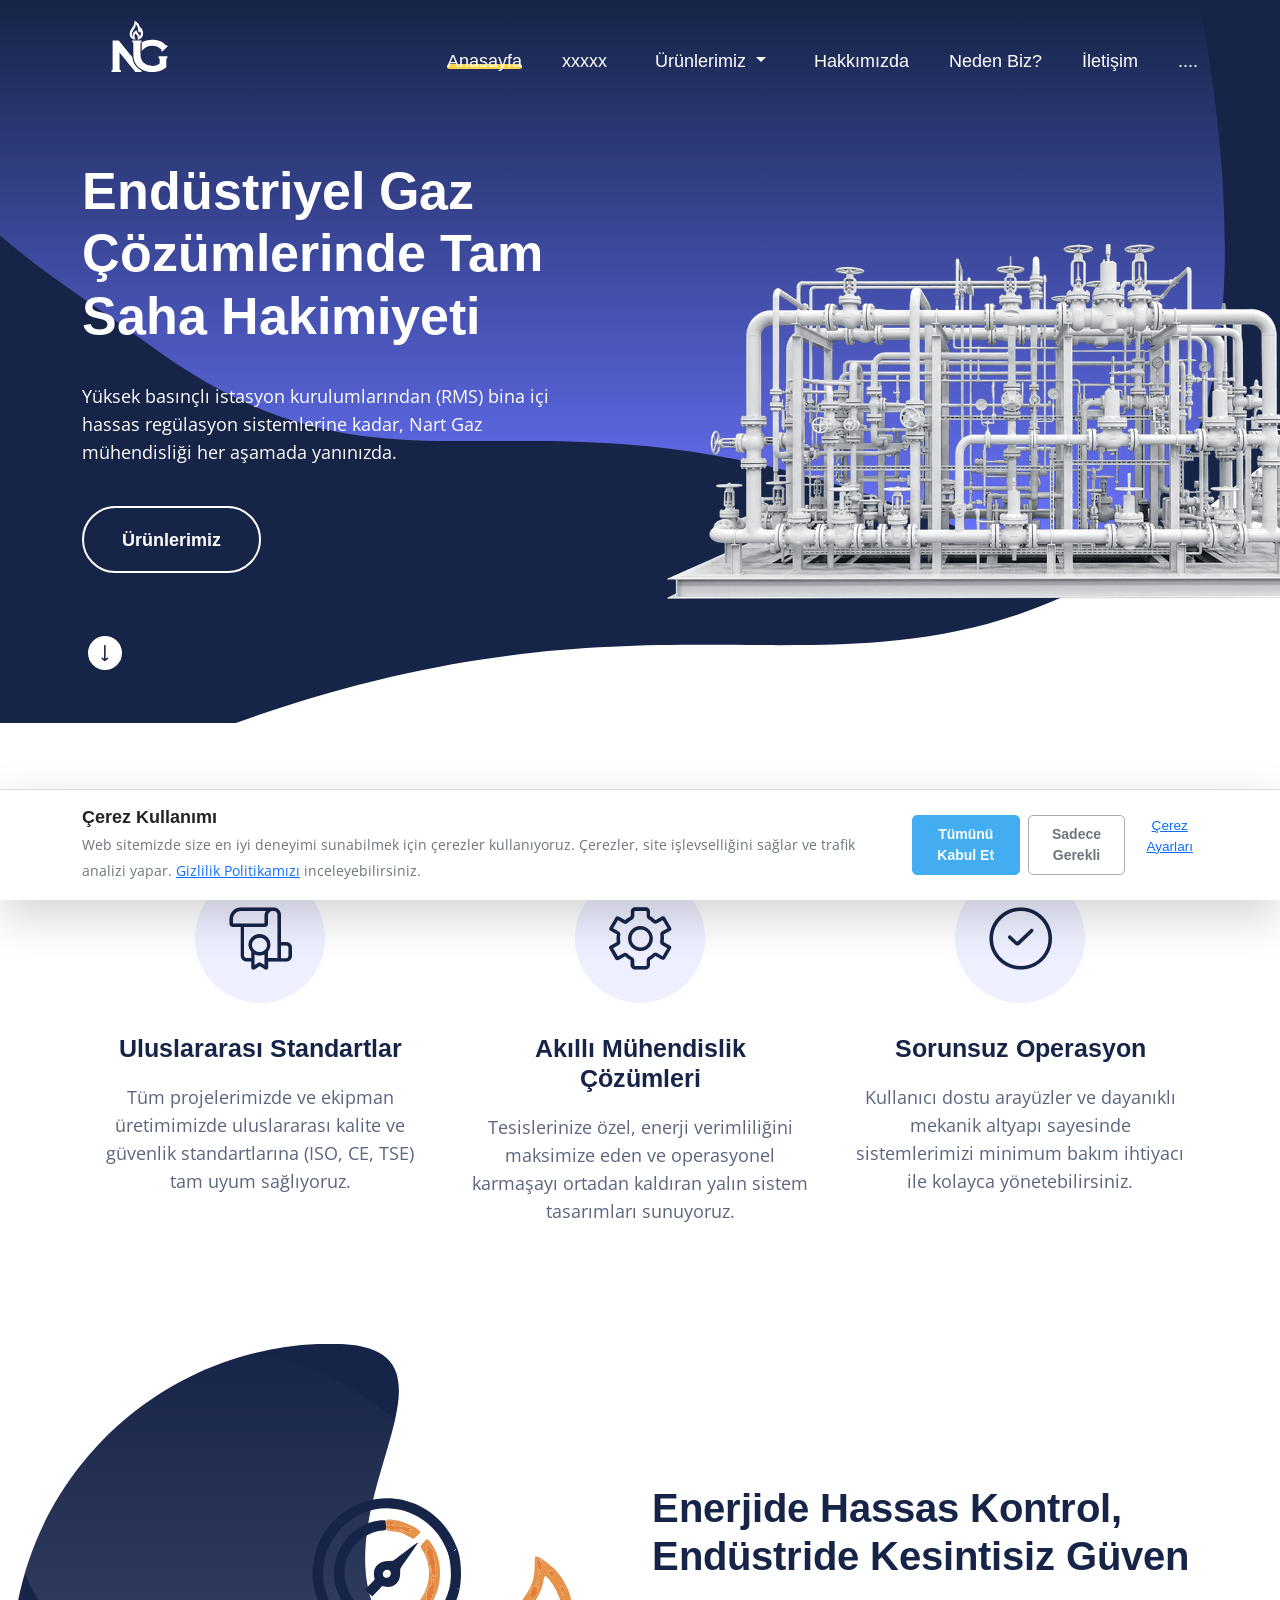
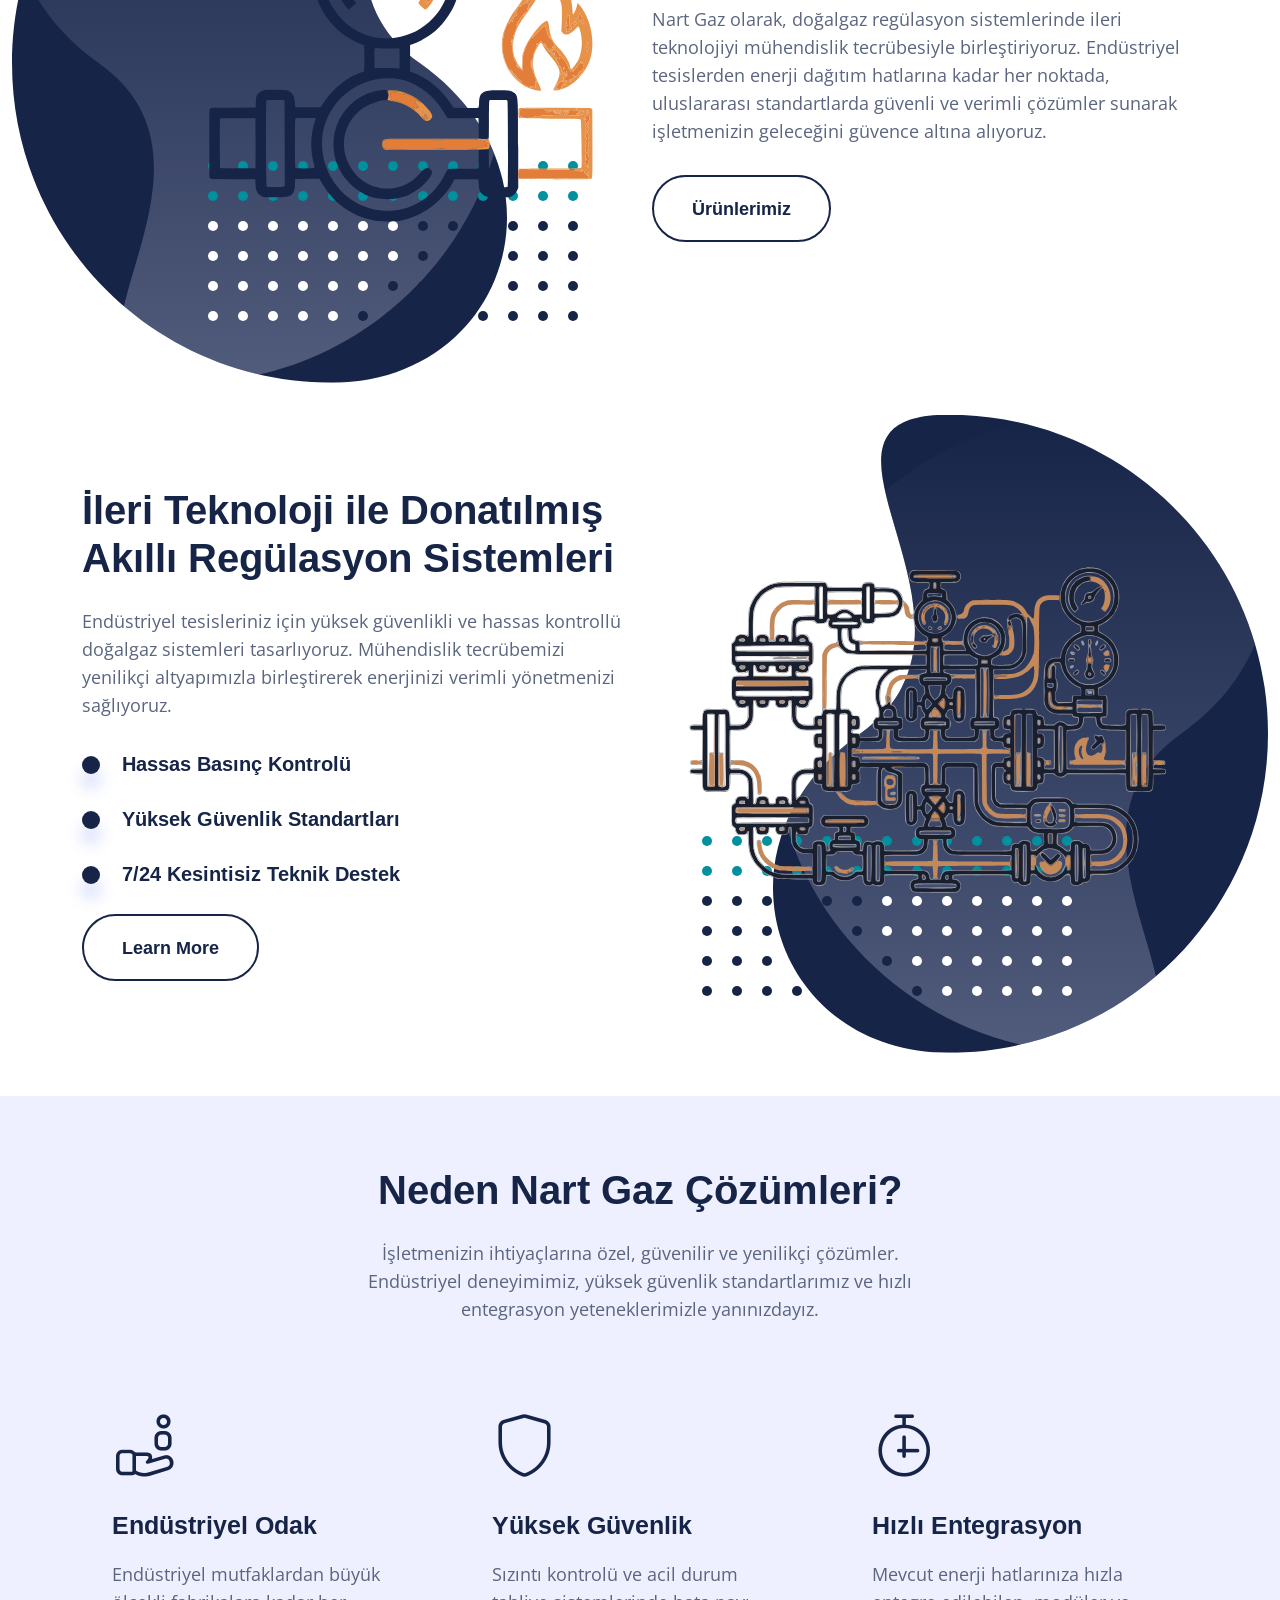
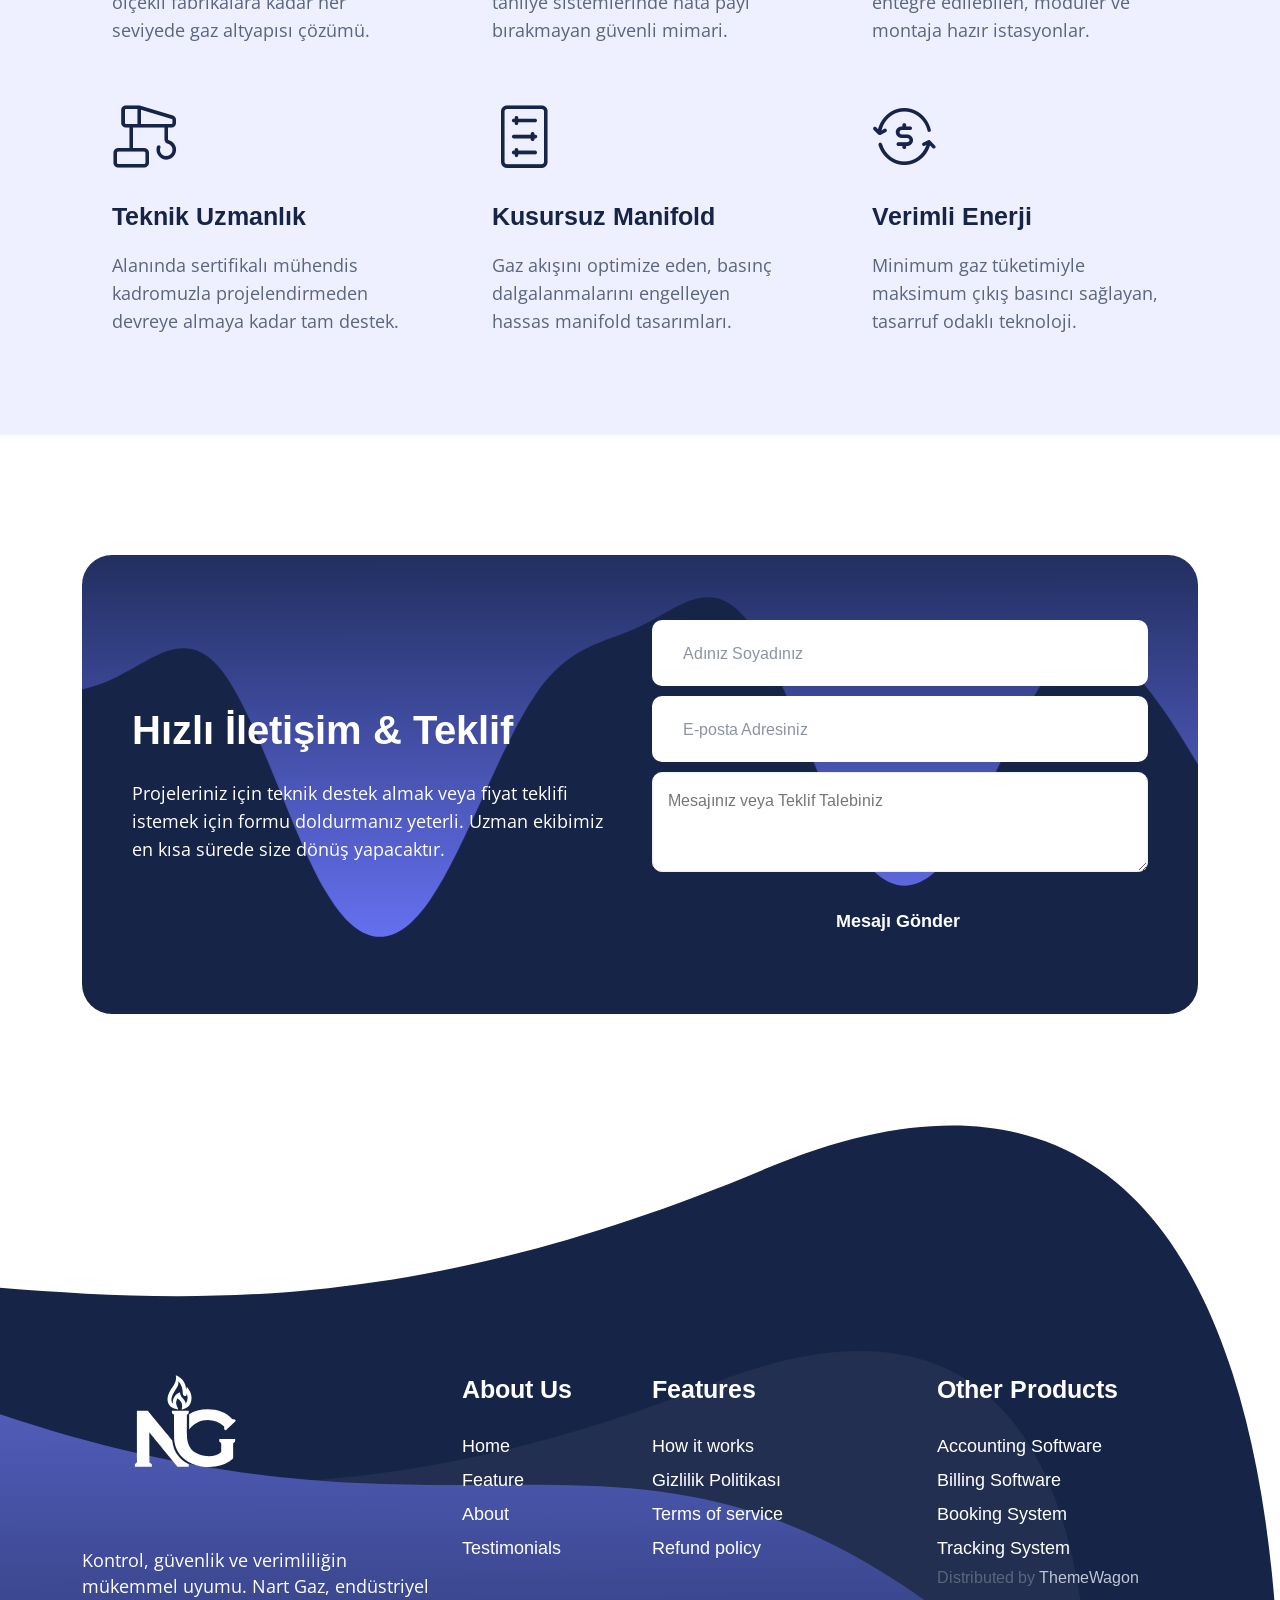
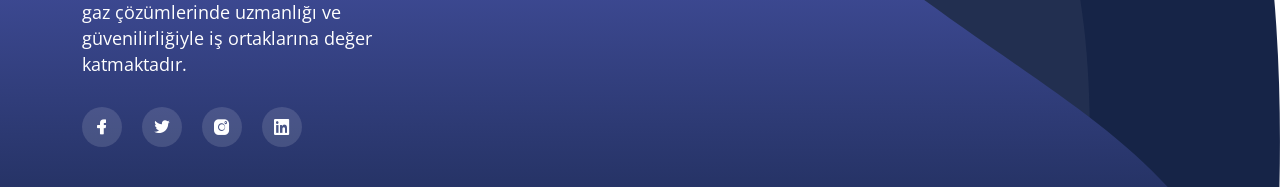
==== index.html @ 08fa98be "first commit" ====
<!DOCTYPE html>
<html class="no-js" lang="">
  <head>
    <meta charset="utf-8" />
    <meta http-equiv="x-ua-compatible" content="ie=edge" />
    <title>SaaSpal - SaaS and Software Landing Page Template</title>
    <meta name="description" content="" />
    <meta name="viewport" content="width=device-width, initial-scale=1" />
    <link
      rel="shortcut icon"
      type="image/x-icon"
      href="assets/img/favicon.png"
    />
    <!-- Place favicon.ico in the root directory -->

    <!-- ======== CSS here ======== -->
    <link rel="stylesheet" href="assets/css/bootstrap.min.css" />
    <link rel="stylesheet" href="assets/css/lineicons.css" />
    <link rel="stylesheet" href="assets/css/animate.css" />
    <link rel="stylesheet" href="assets/css/main.css" />
  </head>
  <body>
    <!--[if lte IE 9]>
      <p class="browserupgrade">
        You are using an <strong>outdated</strong> browser. Please
        <a href="https://browsehappy.com/">upgrade your browser</a> to improve
        your experience and security.
      </p>
    <![endif]-->

    <!-- ======== preloader start ======== -->
    <div class="preloader">
      <div class="loader">
        <div class="spinner">
          <div class="spinner-container">
            <div class="spinner-rotator">
              <div class="spinner-left">
                <div class="spinner-circle"></div>
              </div>
              <div class="spinner-right">
                <div class="spinner-circle"></div>
              </div>
            </div>
          </div>
        </div>
      </div>
    </div>
    <!-- preloader end -->

    <!-- ======== header start ======== -->
    <header class="header">
      <div class="navbar-area">
        <div class="container">
          <div class="row align-items-center">
            <div class="col-lg-12">
              <nav class="navbar navbar-expand-lg">
              <a class="navbar-brand" href="index.html" style="display: flex; align-items: center;">
                <img src="assets/img/logo/nart_beyaz.svg" alt="Nart Gaz Logo" id="main-logo" style="height: 80px; width: auto;" />
                <img src="assets/img/logo/nart-yazi.svg" class="scroll-only-text" style="height: 60px; width: auto; display: none; margin-left: 10px;" alt="Nart Gaz Yazı">
              </a>
                <button
                  class="navbar-toggler"
                  type="button"
                  data-bs-toggle="collapse"
                  data-bs-target="#navbarSupportedContent"
                  aria-controls="navbarSupportedContent"
                  aria-expanded="false"
                  aria-label="Toggle navigation"
                >
                  <span class="toggler-icon"></span>
                  <span class="toggler-icon"></span>
                  <span class="toggler-icon"></span>
                </button>

                <div
                  class="collapse navbar-collapse sub-menu-bar"
                  id="navbarSupportedContent"
                >
                  <ul id="nav" class="navbar-nav ms-auto">
                    <li class="nav-item">
                      <a class="page-scroll active" href="#home">Anasayfa</a>
                    </li>
                    <li class="nav-item">
                      <a class="page-scroll" href="#features">xxxxx</a>
                    </li>
                    <li class="nav-item dropdown position-static">
                      <a class="nav-link dropdown-toggle" href="javascript:void(0)" id="navbarDropdown" role="button" data-bs-toggle="dropdown" aria-expanded="false">
                        Ürünlerimiz
                      </a>
                      <div class="dropdown-menu megamenu w-100 shadow border-0" style="margin-top: 0; background: #fff; border-radius: 0 0 10px 10px;">
                        <div class="container">
                          <div class="row p-4">
                            <div class="col-lg-3">
                              <h6 class="fw-bold text-dark mb-3"><i class="lni lni-cog" style="margin-right:10px;"></i>Regülatörler</h6>
                              <ul class="list-unstyled">
                                <li><a class="dropdown-item py-2" href="#">Domestik Regülatörler</a></li>
                                <li><a class="dropdown-item py-2" href="#">Endüstriyel Regülatörler</a></li>
                              </ul>
                            </div>
                            <div class="col-lg-3">
                              <h6 class="fw-bold text-dark mb-3"><i class="lni lni-layers" style="margin-right:10px;"></i>Gaz Vanaları</h6>
                              <ul class="list-unstyled">
                                <li><a class="dropdown-item py-2" href="#">Solenoid Vanalar</a></li>
                                <li><a class="dropdown-item py-2" href="#">Emniyet Vanaları</a></li>
                              </ul>
                            </div>
                            <div class="col-lg-3">
                              <h6 class="fw-bold text-dark mb-3"><i class="lni lni-target" style="margin-right:10px;"></i>Ekipmanlar</h6>
                              <ul class="list-unstyled">
                                <li><a class="dropdown-item py-2" href="#">Gaz Sayaçları</a></li>
                                <li><a class="dropdown-item py-2" href="#">Filtreler</a></li>
                              </ul>
                            </div>
                            <div class="col-lg-3 text-center">
                              <div class="p-3 rounded" style="background: #f8f9fa;">
                                <i class="lni lni-package" style="font-size: 40px; color: #002e5b;"></i>
                                <p class="small mt-2 text-dark">Ürün kataloğumuzu dijital olarak inceleyebilirsiniz.</p>
                                <a href="#" class="btn btn-sm text-white" style="background: #002e5b; border-radius: 5px;">Kataloğu İndir</a>
                              </div>
                            </div>
                          </div>
                        </div>
                      </div>
                    </li>
                    <li class="nav-item">
                      <a class="page-scroll" href="#about">Hakkımızda</a>
                    </li>

                    <li class="nav-item">
                      <a class="page-scroll" href="#why">Neden Biz?</a>
                    </li>
                    <li class="nav-item">
                      <a href="javascript:void(0)">İletişim</a>
                    </li>
                    <li class="nav-item">
                      <a href="javascript:void(0)">....</a>
                    </li>
                  </ul>
                </div>
                <!-- navbar collapse -->
              </nav>
              <!-- navbar -->
            </div>
          </div>
          <!-- row -->
        </div>
        <!-- container -->
      </div>
      <!-- navbar area -->
    </header>
    <!-- ======== header end ======== -->

    <!-- ======== hero-section start ======== -->
    <section id="home" class="hero-section">
      <div class="container">
        <div class="row align-items-center position-relative">
          <div class="col-lg-6">
            <div class="hero-content">
              <h1 class="wow fadeInUp" data-wow-delay=".4s">
                Endüstriyel Gaz Çözümlerinde Tam Saha Hakimiyeti
              </h1>
              <p class="wow fadeInUp" data-wow-delay=".6s">
                Yüksek basınçlı istasyon kurulumlarından (RMS) bina içi hassas regülasyon sistemlerine kadar, Nart Gaz mühendisliği her aşamada yanınızda.
              </p>
              <a
                href="javascript:void(0)"
                class="main-btn border-btn btn-hover wow fadeInUp"
                data-wow-delay=".6s"
                >Ürünlerimiz</a
              >
              <a href="#features" class="scroll-bottom">
                <i class="lni lni-arrow-down"></i
              ></a>
            </div>
          </div>
          <div class="col-lg-6">
            <div class="hero-img wow fadeInUp" data-wow-delay=".5s">
              <!--<img src="assets/img/hero/hero-img.png" alt="" />-->
              <img src="assets/img/hero/station1.png" alt="Nartgaz doğalgaz istasyonları" />
            </div>
          </div>
        </div>
      </div>
    </section>
    <!-- ======== hero-section end ======== -->

    <!-- ======== feature-section start ======== -->
    <section id="features" class="feature-section pt-120">
      <div class="container">
        <div class="row justify-content-center">
          <div class="col-lg-4 col-md-8 col-sm-10">
            <div class="single-feature">
              <div class="icon">
                <i class="lni lni-certificate"></i>
              </div>
              <div class="content">
                <h3>Uluslararası Standartlar</h3>
                <p>
                  Tüm projelerimizde ve ekipman üretimimizde uluslararası kalite ve güvenlik standartlarına (ISO, CE, TSE) tam uyum sağlıyoruz.
                </p>
              </div>
            </div>
          </div>
          <div class="col-lg-4 col-md-8 col-sm-10">
            <div class="single-feature">
              <div class="icon">
                <i class="lni lni-cog"></i>
              </div>
              <div class="content">
                <h3>Akıllı Mühendislik Çözümleri</h3>
                <p>
                  Tesislerinize özel, enerji verimliliğini maksimize eden ve operasyonel karmaşayı ortadan kaldıran yalın sistem tasarımları sunuyoruz.
                </p>
              </div>
            </div>
          </div>
          <div class="col-lg-4 col-md-8 col-sm-10">
            <div class="single-feature">
              <div class="icon">
                <i class="lni lni-checkmark-circle"></i>
              </div>
              <div class="content">
                <h3>Sorunsuz Operasyon</h3>
                <p>
                  Kullanıcı dostu arayüzler ve dayanıklı mekanik altyapı sayesinde sistemlerimizi minimum bakım ihtiyacı ile kolayca yönetebilirsiniz.
                </p>
              </div>
            </div>
          </div>
        </div>
      </div>
    </section>
    <!-- ======== feature-section end ======== -->

    <!-- ======== about-section start ======== -->
    <section id="about" class="about-section pt-150">
      <div class="container">
        <div class="row align-items-center">
          <div class="col-xl-6 col-lg-6">
            <div class="about-img">
              <!--<img src="assets/img/about/about-1.png" alt="" class="w-100" />-->
              <img src="assets/img/about/about-1.svg" alt="Nart Gaz İstasyon Çözümleri" class="w-100" />
              <img
                src="assets/img/about/about-left-shape.svg"
                alt=""
                class="shape shape-1"
              />
              <img
                src="assets/img/about/left-dots.svg"
                alt=""
                class="shape shape-2"
              />
            </div>
          </div>
          <div class="col-xl-6 col-lg-6">
            <div class="about-content">
              <div class="section-title mb-30">
                <h2 class="mb-25 wow fadeInUp" data-wow-delay=".2s">
                  Enerjide Hassas Kontrol, Endüstride Kesintisiz Güven
                </h2>
                <p class="wow fadeInUp" data-wow-delay=".4s">
                  Nart Gaz olarak, doğalgaz regülasyon sistemlerinde ileri teknolojiyi mühendislik
                  tecrübesiyle birleştiriyoruz. Endüstriyel tesislerden enerji dağıtım hatlarına kadar
                  her noktada, uluslararası standartlarda güvenli ve verimli çözümler sunarak işletmenizin
                  geleceğini güvence altına alıyoruz.
                </p>
              </div>
              <a
                href="javascript:void(0)"
                class="main-btn btn-hover border-btn wow fadeInUp"
                data-wow-delay=".6s"
                >Ürünlerimiz</a
              >
            </div>
          </div>
        </div>
      </div>
    </section>
    <!-- ======== about-section end ======== -->

    <!-- ======== about2-section start ======== -->
    <section id="about" class="about-section pt-150">
      <div class="container">
        <div class="row align-items-center">
          <div class="col-xl-6 col-lg-6">
            <div class="about-content">
              <div class="section-title mb-30">
                <h2 class="mb-25 wow fadeInUp" data-wow-delay=".2s">
                  İleri Teknoloji ile Donatılmış Akıllı Regülasyon Sistemleri
                </h2>
                <p class="wow fadeInUp" data-wow-delay=".4s">
                  Endüstriyel tesisleriniz için yüksek güvenlikli ve hassas kontrollü doğalgaz sistemleri
                  tasarlıyoruz. Mühendislik tecrübemizi yenilikçi altyapımızla birleştirerek enerjinizi verimli yönetmenizi sağlıyoruz.
                </p>
              </div>
              <ul>
                <li>Hassas Basınç Kontrolü</li>
                <li>Yüksek Güvenlik Standartları</li>
                <li>7/24 Kesintisiz Teknik Destek</li>
              </ul>
              <a
                href="javascript:void(0)"
                class="main-btn btn-hover border-btn wow fadeInUp"
                data-wow-delay=".6s"
                >Learn More</a
              >
            </div>
          </div>
          <div class="col-xl-6 col-lg-6 order-first order-lg-last">
            <div class="about-img-2">
              <!--<img src="assets/img/about/about-2.png" alt="" class="w-100" />-->
              <img src="assets/img/about/about-2.svg" alt="Nart Gaz Altyapı Projeleri" class="w-100" />
              <img
                src="assets/img/about/about-right-shape.svg"
                alt=""
                class="shape shape-1"
              />
              <img
                src="assets/img/about/right-dots.svg"
                alt=""
                class="shape shape-2"
              />
            </div>
          </div>
        </div>
      </div>
    </section>
    <!-- ======== about2-section end ======== -->

    <!-- ======== feature-section start ======== -->
    <section id="why" class="feature-extended-section pt-100">
      <div class="feature-extended-wrapper">
        <div class="container">
          <div class="row justify-content-center">
            <div class="col-xxl-5 col-xl-6 col-lg-8 col-md-9">
              <div class="section-title text-center mb-60">
                <h2 class="mb-25 wow fadeInUp" data-wow-delay=".2s">
                  Neden Nart Gaz Çözümleri?
                </h2>
                <p class="wow fadeInUp" data-wow-delay=".4s">
                  İşletmenizin ihtiyaçlarına özel, güvenilir ve yenilikçi çözümler. Endüstriyel deneyimimiz, yüksek güvenlik standartlarımız ve hızlı entegrasyon yeteneklerimizle yanınızdayız.
                </p>
              </div>
            </div>
          </div>

          <div class="row">
            <div class="col-lg-4 col-md-6">
              <div class="single-feature-extended">
                <div class="icon">
                  <i class="lni lni-customer"></i>
                </div>
                <div class="content">
                  <h3>Endüstriyel Odak</h3>
                  <p>
                    Endüstriyel mutfaklardan büyük ölçekli fabrikalara kadar her seviyede gaz altyapısı çözümü.
                  </p>
                </div>
              </div>
            </div>
            <div class="col-lg-4 col-md-6">
              <div class="single-feature-extended">
                <div class="icon">
                  <i class="lni lni-shield"></i>
                </div>
                <div class="content">
                  <h3>Yüksek Güvenlik</h3>
                  <p>
                    Sızıntı kontrolü ve acil durum tahliye sistemlerinde hata payı bırakmayan güvenli mimari.
                  </p>
                </div>
              </div>
            </div>
            <div class="col-lg-4 col-md-6">
              <div class="single-feature-extended">
                <div class="icon">
                  <i class="lni lni-timer"></i>
                </div>
                <div class="content">
                  <h3>Hızlı Entegrasyon</h3>
                  <p>
                    Mevcut enerji hatlarınıza hızla entegre edilebilen, modüler ve montaja hazır istasyonlar.
                  </p>
                </div>
              </div>
            </div>
            <div class="col-lg-4 col-md-6">
              <div class="single-feature-extended">
                <div class="icon">
                  <i class="lni lni-construction"></i>
                </div>
                <div class="content">
                  <h3>Teknik Uzmanlık</h3>
                  <p>
                    Alanında sertifikalı mühendis kadromuzla projelendirmeden devreye almaya kadar tam destek.
                  </p>
                </div>
              </div>
            </div>
            <div class="col-lg-4 col-md-6">
              <div class="single-feature-extended">
                <div class="icon">
                  <i class="lni lni-control-panel"></i>
                </div>
                <div class="content">
                  <h3>Kusursuz Manifold</h3>
                  <p>
                    Gaz akışını optimize eden, basınç dalgalanmalarını engelleyen hassas manifold tasarımları.
                  </p>
                </div>
              </div>
            </div>
            <div class="col-lg-4 col-md-6">
              <div class="single-feature-extended">
                <div class="icon">
                  <i class="lni lni-investment"></i>
                </div>
                <div class="content">
                  <h3>Verimli Enerji</h3>
                  <p>
                    Minimum gaz tüketimiyle maksimum çıkış basıncı sağlayan, tasarruf odaklı teknoloji.
                  </p>
                </div>
              </div>
            </div>
          </div>
        </div>
      </div>
    </section>
    <!-- ======== feature-section end ======== -->

    <!-- ======== subscribe-section start ======== -->
    <section id="contact" class="subscribe-section pt-120">
      <div class="container">
        <div class="subscribe-wrapper img-bg">
          <div class="row align-items-center">

            <div class="col-xl-6 col-lg-7">
              <div class="section-title mb-15">
                <h2 class="text-white mb-25">Hızlı İletişim & Teklif</h2>
                <p class="text-white pr-5">
                  Projeleriniz için teknik destek almak veya fiyat teklifi istemek için formu doldurmanız yeterli. Uzman ekibimiz en kısa sürede size dönüş yapacaktır.
                </p>
              </div>
            </div>

            <div class="col-xl-6 col-lg-5">
              <form id="nartForm" action="https://formspree.io/f/xlgwkvaz" method="POST" class="subscribe-form">

                <input
                  type="text"
                  name="name"
                  placeholder="Adınız Soyadınız"
                  required
                  style="margin-bottom: 10px; border-radius: 10px;"
                />

                <input
                  type="email"
                  name="email"
                  id="subs-email"
                  placeholder="E-posta Adresiniz"
                  required
                  style="margin-bottom: 10px; border-radius: 10px;"
                />

                <textarea
                  name="message"
                  placeholder="Mesajınız veya Teklif Talebiniz"
                  required
                  style="width: 100%; padding: 15px; border-radius: 10px; border: 1px solid #eee; margin-bottom: 15px; height: 100px; outline: none; display: block;"></textarea>

                <button type="button"
                        onclick="document.getElementById('nartForm').submit();"
                        class="main-btn btn-hover"
                        style="width: 100%; border: none; display: block; position: relative; z-index: 1;">
                  Mesajı Gönder
                </button>
              </form>
            </div>

          </div>
        </div>
      </div>
    </section>
    <!-- ======== subscribe-section end ======== -->

    <!-- ======== footer start ======== -->
    <footer class="footer">
      <div class="container">
        <div class="widget-wrapper">
          <div class="row">
            <div class="col-xl-4 col-lg-4 col-md-6">
              <div class="footer-widget">
                <div class="logo mb-30">
                  <a href="index.html">
                    <img src="assets/img/logo/nart_beyaz.svg" alt="" />
                  </a>
                </div>
                <p class="desc mb-30 text-white">
                  Kontrol, güvenlik ve verimliliğin mükemmel uyumu. Nart Gaz, endüstriyel gaz çözümlerinde uzmanlığı ve güvenilirliğiyle iş ortaklarına değer katmaktadır.
                </p>
                <ul class="socials">
                  <li>
                    <a href="jvascript:void(0)">
                      <i class="lni lni-facebook-filled"></i>
                    </a>
                  </li>
                  <li>
                    <a href="jvascript:void(0)">
                      <i class="lni lni-twitter-filled"></i>
                    </a>
                  </li>
                  <li>
                    <a href="jvascript:void(0)">
                      <i class="lni lni-instagram-filled"></i>
                    </a>
                  </li>
                  <li>
                    <a href="https://www.linkedin.com/company/n-a-r-t-gaz-ltd-şti̇/">
                      <i class="lni lni-linkedin-original"></i>
                    </a>
                  </li>
                </ul>
              </div>
            </div>

            <div class="col-xl-2 col-lg-2 col-md-6">
              <div class="footer-widget">
                <h3>About Us</h3>
                <ul class="links">
                  <li><a href="javascript:void(0)">Home</a></li>
                  <li><a href="javascript:void(0)">Feature</a></li>
                  <li><a href="javascript:void(0)">About</a></li>
                  <li><a href="javascript:void(0)">Testimonials</a></li>
                </ul>
              </div>
            </div>

            <div class="col-xl-3 col-lg-3 col-md-6">
              <div class="footer-widget">
                <h3>Features</h3>
                <ul class="links">
                  <li><a href="javascript:void(0)">How it works</a></li>
                  <li><a href="privacy.html">Gizlilik Politikası</a></li>
                  <li><a href="javascript:void(0)">Terms of service</a></li>
                  <li><a href="javascript:void(0)">Refund policy</a></li>
                </ul>
              </div>
            </div>

            <div class="col-xl-3 col-lg-3 col-md-6">
              <div class="footer-widget">
                <h3>Other Products</h3>
                <ul class="links">
                  <li><a href="jvascript:void(0)">Accounting Software</a></li>
                  <li><a href="jvascript:void(0)">Billing Software</a></li>
                  <li><a href="jvascript:void(0)">Booking System</a></li>
                  <li><a href="jvascript:void(0)">Tracking System</a></li>
                </ul>
                Distributed by <a href="https://themewagon.com" target="_blank" style="color: #bfc7d7">ThemeWagon</a>
              </div>

            </div>
          </div>
        </div>
      </div>
    </footer>
    <!-- ======== footer end ======== -->

    <!-- ======== scroll-top ======== -->
    <a href="#" class="scroll-top btn-hover">
      <i class="lni lni-chevron-up"></i>
    </a>
    <!-- ======== çerez ======== -->
    <div id="çerez-uyarisi-banner" class="container-fluid py-3 shadow-lg" style="display: none; position: fixed; bottom: 0; left: 0; right: 0; background-color: white; border-top: 1px solid #ddd; z-index: 10000; font-family: sans-serif;">
        <div class="container d-flex flex-column flex-md-row align-items-center justify-content-between text-center text-md-start">
            <div class="mb-3 mb-md-0 pe-md-4">
                <h5 class="mb-1 text-dark" style="font-weight: 700;">Çerez Kullanımı</h5>
                <p class="mb-0 text-muted" style="font-size: 0.9rem;">
                    Web sitemizde size en iyi deneyimi sunabilmek için çerezler kullanıyoruz. Çerezler, site işlevselliğini sağlar ve trafik analizi yapar.
                    <a href="privacy.html" class="text-primary text-decoration-underline">Gizlilik Politikamızı</a> inceleyebilirsiniz.
                </p>
            </div>
            <div class="d-flex flex-column flex-md-row gap-2 mt-2 mt-md-0">
                <button onclick="acceptAllCookiesShort()" class="btn btn-sm btn-primary px-3 py-2 text-white" style="background-color: #42adf0; border-color: #42adf0; font-weight: 600; border-radius: 5px;">Tümünü Kabul Et</button>
                <button onclick="acceptNecessaryCookiesShort()" class="btn btn-sm btn-outline-secondary px-3 py-2 text-muted" style="background-color: transparent; border-color: #aaa; color: #666; font-weight: 600; border-radius: 5px;">Sadece Gerekli</button>
                <a href="#" onclick="toggleCookieModal()" class="btn btn-sm btn-link text-primary text-decoration-underline p-0 ms-0 ms-md-2" style="font-size: 0.85rem;">Çerez Ayarları</a>
            </div>
        </div>
    </div>

    <div class="modal fade" id="çerezAyarlariModal" tabindex="-1" aria-labelledby="çerezAyarlariModalLabel" aria-hidden="true" style="font-family: sans-serif; z-index: 10001;">
      <div class="modal-dialog modal-dialog-centered modal-lg">
        <div class="modal-content shadow-lg" style="border-radius: 10px;">
          <div class="modal-header border-0 pe-3 pt-3">
            <h4 class="modal-title" id="çerezAyarlariModalLabel" style="font-weight: 700; color: #333;">Çerez Ayarları</h4>
            <button type="button" class="btn-close" onclick="toggleCookieModal()" aria-label="Kapat"></button>
          </div>
          <div class="modal-body p-4 pt-0">
            <p class="text-muted mb-4" style="font-size: 0.95rem;">Tercihlerinizi aşağıdan özelleştirebilirsiniz. Gerekli çerezler, sitenin temel işlevselliği için zorunludur ve devre dışı bırakılamaz. Diğer çerezler için rızanızı verebilir veya reddedebilirsiniz.</p>

            <div class="card mb-3 shadow-sm border-secondary">
              <div class="card-body d-flex align-items-center justify-content-between p-3">
                <div>
                  <h6 class="mb-1" style="font-weight: 600; color: #444;">Gerekli Çerezler</h6>
                  <p class="mb-0 text-muted" style="font-size: 0.85rem;">Bu çerezler web sitesinin temel işlevselliği için gereklidir ve devre dışı bırakılamaz.</p>
                </div>
                <div class="form-check form-switch p-0">
                  <input class="form-check-input ms-0" type="checkbox" id="checkGerekli" style="transform: scale(1.5);" checked disabled>
                </div>
              </div>
            </div>

            <div class="card mb-3 shadow-sm">
              <div class="card-body d-flex align-items-center justify-content-between p-3">
                <div>
                  <h6 class="mb-1" style="font-weight: 600; color: #444;">Analitik Çerezler</h6>
                  <p class="mb-0 text-muted" style="font-size: 0.85rem;">Bu çerezler web sitesinin nasıl kullanıldığını anlamamıza yardımcı olur.</p>
                </div>
                <div class="form-check form-switch p-0">
                  <input class="form-check-input ms-0" type="checkbox" id="checkAnalitik" style="transform: scale(1.5);">
                </div>
              </div>
            </div>

            <div class="card mb-3 shadow-sm">
              <div class="card-body d-flex align-items-center justify-content-between p-3">
                <div>
                  <h6 class="mb-1" style="font-weight: 600; color: #444;">Reklam Çerezleri</h6>
                  <p class="mb-0 text-muted" style="font-size: 0.85rem;">Bu çerezler size daha alakalı reklamlar göstermek için kullanılır.</p>
                </div>
                <div class="form-check form-switch p-0">
                  <input class="form-check-input ms-0" type="checkbox" id="checkReklam" style="transform: scale(1.5);">
                </div>
              </div>
            </div>

            <div class="card mb-3 shadow-sm">
              <div class="card-body d-flex align-items-center justify-content-between p-3">
                <div>
                  <h6 class="mb-1" style="font-weight: 600; color: #444;">Pazarlama Çerezleri</h6>
                  <p class="mb-0 text-muted" style="font-size: 0.85rem;">Bu çerezler pazarlama kampanyalarının etkinliğini ölçmek için kullanılır.</p>
                </div>
                <div class="form-check form-switch p-0">
                  <input class="form-check-input ms-0" type="checkbox" id="checkPazarlama" style="transform: scale(1.5);">
                </div>
              </div>
            </div>

          </div>
          <div class="modal-footer border-0 p-4 pt-0 d-flex justify-content-end gap-3">
            <button type="button" class="btn btn-outline-secondary px-4 py-2" onclick="toggleCookieModal()" style="border-radius: 5px; font-weight: 600;">İptal</button>
            <button type="button" class="btn btn-primary px-4 py-2 text-white" onclick="saveCookieSettings()" style="background-color: #42adf0; border-color: #42adf0; border-radius: 5px; font-weight: 600;">Ayarları Kaydet</button>
          </div>
        </div>
      </div>
    </div>

    <!-- ======== JS here ======== -->
    <script src="assets/js/bootstrap.bundle.min.js"></script>
    <script src="assets/js/wow.min.js"></script>
    <script src="assets/js/main.js"></script>

    <script>
      /* Gerçek Çerez Rıza Yönetim Sistemi */

      // Sitenizin çerez ayarlarını saklayacak anahtar
      const COOKIE_CONSENT_KEY = 'çerez_kabul_edildi';

      document.addEventListener('DOMContentLoaded', function() {
          // Sayfa yüklendiğinde rıza durumunu kontrol et
          checkCookieConsent();
      });

      // Modalı Açıp Kapatan İşlev
      function toggleCookieModal() {
          // Bootstrap Modal API'sini kullanarak modalı kontrol et
          let modalElement = document.getElementById('çerezAyarlariModal');
          let modalInstance = bootstrap.Modal.getInstance(modalElement);

          if (!modalInstance) {
              modalInstance = new bootstrap.Modal(modalElement, {
                  backdrop: 'static', // Kullanıcının dışarıya tıklayarak kapatmasını engelle
                  keyboard: false // Kullanıcının ESC ile kapatmasını engelle
              });
          }

          if (modalElement.classList.contains('show')) {
              modalInstance.hide();
          } else {
              // Modal açılırken saklanan rıza durumuna göre anahtarları güncelle
              updateModalSwitchesFromStorage();
              modalInstance.show();
          }
      }

      // 1. Durum Kontrolü
      function checkCookieConsent() {
          // Yerel depolamada rıza anahtarını kontrol et
          let consent = localStorage.getItem(COOKIE_CONSENT_KEY);
          if (!consent) {
              // Anahtar yoksa, banner'ı göster
              document.getElementById('çerez-uyarisi-banner').style.display = 'block';
          } else {
              // Anahtar varsa, scriptleri tercihlere göre yükle
              loadThirdPartyScripts();
          }
      }

      // 2. Banner Buton İşlevleri (Kestirmeler)
      function acceptAllCookiesShort() {
          // Tüm çerez türlerini 'true' olarak kaydet
          setCookieConsentShort({ gerekli: true, analitik: true, reklam: true, pazarlama: true });
      }

      function acceptNecessaryCookiesShort() {
          // Sadece gerekli çerezleri 'true' olarak kaydet
          setCookieConsentShort({ gerekli: true, analitik: false, reklam: false, pazarlama: false });
      }

      function setCookieConsentShort(settings) {
          // JSON formatında sakla ve işlemleri tamamla
          localStorage.setItem(COOKIE_CONSENT_KEY, JSON.stringify(settings));
          document.getElementById('çerez-uyarisi-banner').style.display = 'none';
          loadThirdPartyScripts();
      }

      // 3. Modal İşlevleri (Detaylı Ayar)
      function updateModalSwitchesFromStorage() {
          // Saklanan rıza varsa, modal anahtarlarını güncelle
          let settings = getCookieSettings();
          document.getElementById('checkGerekli').checked = settings.gerekli;
          document.getElementById('checkAnalitik').checked = settings.analitik;
          document.getElementById('checkReklam').checked = settings.reklam;
          document.getElementById('checkPazarlama').checked = settings.pazarlama;
      }

      function saveCookieSettings() {
          // Modal anahtarlarının durumunu oku
          const settings = {
              gerekli: true, // Her zaman true
              analitik: document.getElementById('checkAnalitik').checked,
              reklam: document.getElementById('checkReklam').checked,
              pazarlama: document.getElementById('checkPazarlama').checked
          };

          // JSON formatında sakla ve işlemleri tamamla
          localStorage.setItem(COOKIE_CONSENT_KEY, JSON.stringify(settings));

          // Banner'ı ve Modalı gizle
          document.getElementById('çerez-uyarisi-banner').style.display = 'none';
          toggleCookieModal();

          // Scriptleri tercihlere göre yükle
          loadThirdPartyScripts();
      }

      // Yardımcı İşlev: Saklanan rıza JSON nesnesini döndürür
      function getCookieSettings() {
          let consent = localStorage.getItem(COOKIE_CONSENT_KEY);
          if (consent) {
              try {
                  return JSON.parse(consent);
              } catch (e) {
                  // JSON parse hatası varsa, varsayılan sadece gerekli
                  return { gerekli: true, analitik: false, reklam: false, pazarlama: false };
              }
          }
          // Anahtar yoksa, varsayılan sadece gerekli
          return { gerekli: true, analitik: false, reklam: false, pazarlama: false };
      }

      // *CRITICAL* 4. Scriptleri Yükleme (Gerçek Kontrol Mantığı)
      // Bu işlev, saklanan tercihlere göre scriptleri gerçekten yükler. Reddedilen scriptler yüklenmez.
      function loadThirdPartyScripts() {
          const settings = getCookieSettings();
          console.log("Çerez rıza durumu:", settings);

          // -- A. Gerekli Scriptler --
          // Gerekli çerezler disabled ve true olduğu için her zaman yüklenir.
          // (Örn: Sitenizin temel işleyiş scriptleri)

          // -- B. Analitik Çerezler --
          if (settings.analitik) {
              console.log("Google Analytics scripti yüklendi.");
              loadScript("https://www.googletagmanager.com/gtag/js?id=GA_MEASUREMENT_ID");
              window.dataLayer = window.dataLayer || [];
              function gtag(){dataLayer.push(arguments);}
              gtag('js', new Date());
              gtag('config', 'GA_MEASUREMENT_ID');
          }

          // -- C. Reklam Çerezleri --
          if (settings.reklam) {
              console.log("Reklam scripti yüklendi (Örn: Facebook Pixel).");
              // Facebook Pixel scriptini buraya ekleyin
          }

          // -- D. Pazarlama Çerezleri --
          if (settings.pazarlama) {
              console.log("Pazarlama scripti yüklendi.");
              // Pazarlama scriptini buraya ekleyin
          }
      }

      // Dinamik script yüklemek için yardımcı işlev
      function loadScript(src) {
          let script = document.createElement('script');
          script.src = src;
          script.async = true;
          document.head.appendChild(script);
      }
    </script>
  </body>
</html>
---- assets/css/main.css ----
@import url("https://fonts.googleapis.com/css2?family=Arimo:wght@400;700&family=Open+Sans&display=swap");
.hero-section .hero-content .scroll-bottom, .feature-section .single-feature .icon, .box-style .icon, .footer .widget-wrapper .footer-widget .socials li a {
  display: -webkit-box;
  display: -ms-flexbox;
  display: flex;
  -webkit-box-pack: center;
      -ms-flex-pack: center;
          justify-content: center;
  -webkit-box-align: center;
      -ms-flex-align: center;
          align-items: center;
}

/*===========================
    01.COMMON css
===========================*/
html {
  scroll-behavior: smooth;
}

body {
  font-family: Arimo;
  font-weight: normal;
  font-style: normal;
  color: #5B657E;
  overflow-x: hidden;
}

* {
  margin: 0;
  padding: 0;
  -webkit-box-sizing: border-box;
  box-sizing: border-box;
}

a:focus,
input:focus,
textarea:focus,
button:focus,
.btn:focus,
.btn.focus,
.btn:not(:disabled):not(.disabled).active,
.btn:not(:disabled):not(.disabled):active {
  text-decoration: none;
  outline: none;
  -webkit-box-shadow: none;
  box-shadow: none;
}

a:hover {
  color: #162447;
}

a {
  -webkit-transition: all 0.3s ease-out 0s;
  transition: all 0.3s ease-out 0s;
}

a,
a:focus,
a:hover {
  text-decoration: none;
}

i,
span,
a {
  display: inline-block;
}

audio,
canvas,
iframe,
img,
svg,
video {
  vertical-align: middle;
}

h1,
h2,
h3,
h4,
h5,
h6 {
  font-family: Arimo;
  font-weight: 700;
  margin: 0px;
  color: #162447;
}

.section-title p {
  font-size: 18px;
  line-height: 28px;
}

h1 a,
h2 a,
h3 a,
h4 a,
h5 a,
h6 a {
  color: inherit;
}

h1 {
  font-size: 45px;
}

@media only screen and (min-width: 1200px) and (max-width: 1399px) {
  .section-title h2 {
    font-size: 40px;
  }
}

@media only screen and (min-width: 992px) and (max-width: 1199px) {
  .section-title h2 {
    font-size: 35px;
  }
}

@media only screen and (min-width: 768px) and (max-width: 991px) {
  .section-title h2 {
    font-size: 40px;
  }
}

@media (max-width: 767px) {
  .section-title h2 {
    font-size: 28px;
  }
}

@media only screen and (min-width: 480px) and (max-width: 767px) {
  .section-title h2 {
    font-size: 32px;
  }
}

.section-title span {
  font-size: 25px;
  color: #162447;
  margin-bottom: 30px;
  display: -webkit-box;
  display: -ms-flexbox;
  display: flex;
  -webkit-box-align: center;
      -ms-flex-align: center;
          align-items: center;
}

@media (max-width: 767px) {
  .section-title span {
    font-size: 18px;
  }
}

.section-title span img {
  max-width: 100%;
  margin-right: 20px;
}

h2 {
  font-size: 30px;
}

h3 {
  font-size: 25px;
}

h4 {
  font-size: 20px;
}

h5 {
  font-size: 18px;
}

h6 {
  font-size: 16px;
}

ul,
ol {
  margin: 0px;
  padding: 0px;
  list-style-type: none;
}

p {
  font-size: 18px;
  font-weight: 400;
  line-height: 26px;
  margin: 0px;
  font-family: "Open Sans", sans-serif;
}

.img-bg {
  background-position: center center;
  background-size: cover;
  background-repeat: no-repeat;
  width: 100%;
  height: 100%;
}

.error {
  color: orangered;
}

.success {
  color: green;
}

@media (max-width: 767px) {
  .container {
    padding-left: 20px;
    padding-right: 20px;
  }
}

.main-btn {
  display: inline-block;
  font-weight: 700;
  text-align: center;
  white-space: nowrap;
  vertical-align: middle;
  -webkit-user-select: none;
  -moz-user-select: none;
  -ms-user-select: none;
  user-select: none;
  padding: 18px 38px;
  font-size: 18px;
  border-radius: 50px;
  color: #fff;
  cursor: pointer;
  z-index: 5;
  -webkit-transition: all 0.4s ease-in-out;
  transition: all 0.4s ease-in-out;
  border: none;
  background: #162447;
  overflow: hidden;
}

.main-btn:hover {
  color: #fff;
}

.main-btn.border-btn {
  border: 2px solid #162447;
  background: transparent;
  color: #162447;
}

.btn-hover {
  position: relative;
  overflow: hidden;
}

.btn-hover::after {
  content: "";
  position: absolute;
  width: 0%;
  height: 0%;
  border-radius: 50%;
  background: rgba(0, 0, 0, 0.05);
  top: 50%;
  left: 50%;
  padding: 50%;
  z-index: -1;
  -webkit-transition: all 0.3s ease-out 0s;
  transition: all 0.3s ease-out 0s;
  -webkit-transform: translate3d(-50%, -50%, 0) scale(0);
  transform: translate3d(-50%, -50%, 0) scale(0);
}

.btn-hover:hover::after {
  -webkit-transform: translate3d(-50%, -50%, 0) scale(1.3);
  transform: translate3d(-50%, -50%, 0) scale(1.3);
}

.scroll-top {
  width: 45px;
  height: 45px;
  background: #162447;
  display: -webkit-box;
  display: -ms-flexbox;
  display: flex;
  -webkit-box-pack: center;
      -ms-flex-pack: center;
          justify-content: center;
  -webkit-box-align: center;
      -ms-flex-align: center;
          align-items: center;
  font-size: 18px;
  color: #fff;
  border-radius: 5px;
  position: fixed;
  bottom: 30px;
  right: 30px;
  z-index: 9;
  cursor: pointer;
  -webkit-transition: all 0.3s ease-out 0s;
  transition: all 0.3s ease-out 0s;
  -webkit-box-shadow: 0px 0px 10px rgba(0, 0, 0, 0.1);
          box-shadow: 0px 0px 10px rgba(0, 0, 0, 0.1);
}

.scroll-top:hover {
  color: #fff;
  background: rgba(88, 100, 255, 0.8);
}

@keyframes animation1 {
  0% {
    -webkit-transform: translateY(30px);
    transform: translateY(30px);
  }
  50% {
    -webkit-transform: translateY(-30px);
    transform: translateY(-30px);
  }
  100% {
    -webkit-transform: translateY(30px);
    transform: translateY(30px);
  }
}

@-webkit-keyframes animation1 {
  0% {
    -webkit-transform: translateY(30px);
    transform: translateY(30px);
  }
  50% {
    -webkit-transform: translateY(-30px);
    transform: translateY(-30px);
  }
  100% {
    -webkit-transform: translateY(30px);
    transform: translateY(30px);
  }
}

/*===== All Preloader Style =====*/
.preloader {
  /* Body Overlay */
  position: fixed;
  top: 0;
  left: 0;
  display: table;
  height: 100%;
  width: 100%;
  /* Change Background Color */
  background: #fff;
  z-index: 99999;
}

.preloader .loader {
  display: table-cell;
  vertical-align: middle;
  text-align: center;
}

.preloader .loader .ytp-spinner {
  position: absolute;
  left: 50%;
  top: 50%;
  width: 64px;
  margin-left: -32px;
  z-index: 18;
  pointer-events: none;
}

.preloader .loader .ytp-spinner .ytp-spinner-container {
  pointer-events: none;
  position: absolute;
  width: 100%;
  padding-bottom: 100%;
  top: 50%;
  left: 50%;
  margin-top: -50%;
  margin-left: -50%;
  -webkit-animation: ytp-spinner-linspin 1568.2353ms linear infinite;
  animation: ytp-spinner-linspin 1568.2353ms linear infinite;
}

.preloader .loader .ytp-spinner .ytp-spinner-container .ytp-spinner-rotator {
  position: absolute;
  width: 100%;
  height: 100%;
  -webkit-animation: ytp-spinner-easespin 5332ms cubic-bezier(0.4, 0, 0.2, 1) infinite both;
  animation: ytp-spinner-easespin 5332ms cubic-bezier(0.4, 0, 0.2, 1) infinite both;
}

.preloader .loader .ytp-spinner .ytp-spinner-container .ytp-spinner-rotator .ytp-spinner-left {
  position: absolute;
  top: 0;
  left: 0;
  bottom: 0;
  overflow: hidden;
  right: 50%;
}

.preloader .loader .ytp-spinner .ytp-spinner-container .ytp-spinner-rotator .ytp-spinner-right {
  position: absolute;
  top: 0;
  right: 0;
  bottom: 0;
  overflow: hidden;
  left: 50%;
}

.preloader .loader .ytp-spinner-circle {
  -webkit-box-sizing: border-box;
          box-sizing: border-box;
  position: absolute;
  width: 200%;
  height: 100%;
  border-style: solid;
  /* Spinner Color */
  border-color: #162447 #162447 #ddd;
  border-radius: 50%;
  border-width: 6px;
}

.preloader .loader .ytp-spinner-left .ytp-spinner-circle {
  left: 0;
  right: -100%;
  border-right-color: #ddd;
  -webkit-animation: ytp-spinner-left-spin 1333ms cubic-bezier(0.4, 0, 0.2, 1) infinite both;
  animation: ytp-spinner-left-spin 1333ms cubic-bezier(0.4, 0, 0.2, 1) infinite both;
}

.preloader .loader .ytp-spinner-right .ytp-spinner-circle {
  left: -100%;
  right: 0;
  border-left-color: #ddd;
  -webkit-animation: ytp-right-spin 1333ms cubic-bezier(0.4, 0, 0.2, 1) infinite both;
  animation: ytp-right-spin 1333ms cubic-bezier(0.4, 0, 0.2, 1) infinite both;
}

/* Preloader Animations */
@-webkit-keyframes ytp-spinner-linspin {
  to {
    -webkit-transform: rotate(360deg);
    transform: rotate(360deg);
  }
}

@keyframes ytp-spinner-linspin {
  to {
    -webkit-transform: rotate(360deg);
    transform: rotate(360deg);
  }
}

@-webkit-keyframes ytp-spinner-easespin {
  12.5% {
    -webkit-transform: rotate(135deg);
    transform: rotate(135deg);
  }
  25% {
    -webkit-transform: rotate(270deg);
    transform: rotate(270deg);
  }
  37.5% {
    -webkit-transform: rotate(405deg);
    transform: rotate(405deg);
  }
  50% {
    -webkit-transform: rotate(540deg);
    transform: rotate(540deg);
  }
  62.5% {
    -webkit-transform: rotate(675deg);
    transform: rotate(675deg);
  }
  75% {
    -webkit-transform: rotate(810deg);
    transform: rotate(810deg);
  }
  87.5% {
    -webkit-transform: rotate(945deg);
    transform: rotate(945deg);
  }
  to {
    -webkit-transform: rotate(1080deg);
    transform: rotate(1080deg);
  }
}

@keyframes ytp-spinner-easespin {
  12.5% {
    -webkit-transform: rotate(135deg);
    transform: rotate(135deg);
  }
  25% {
    -webkit-transform: rotate(270deg);
    transform: rotate(270deg);
  }
  37.5% {
    -webkit-transform: rotate(405deg);
    transform: rotate(405deg);
  }
  50% {
    -webkit-transform: rotate(540deg);
    transform: rotate(540deg);
  }
  62.5% {
    -webkit-transform: rotate(675deg);
    transform: rotate(675deg);
  }
  75% {
    -webkit-transform: rotate(810deg);
    transform: rotate(810deg);
  }
  87.5% {
    -webkit-transform: rotate(945deg);
    transform: rotate(945deg);
  }
  to {
    -webkit-transform: rotate(1080deg);
    transform: rotate(1080deg);
  }
}

@-webkit-keyframes ytp-spinner-left-spin {
  0% {
    -webkit-transform: rotate(130deg);
    transform: rotate(130deg);
  }
  50% {
    -webkit-transform: rotate(-5deg);
    transform: rotate(-5deg);
  }
  to {
    -webkit-transform: rotate(130deg);
    transform: rotate(130deg);
  }
}

@keyframes ytp-spinner-left-spin {
  0% {
    -webkit-transform: rotate(130deg);
    transform: rotate(130deg);
  }
  50% {
    -webkit-transform: rotate(-5deg);
    transform: rotate(-5deg);
  }
  to {
    -webkit-transform: rotate(130deg);
    transform: rotate(130deg);
  }
}

@-webkit-keyframes ytp-right-spin {
  0% {
    -webkit-transform: rotate(-130deg);
    transform: rotate(-130deg);
  }
  50% {
    -webkit-transform: rotate(5deg);
    transform: rotate(5deg);
  }
  to {
    -webkit-transform: rotate(-130deg);
    transform: rotate(-130deg);
  }
}

@keyframes ytp-right-spin {
  0% {
    -webkit-transform: rotate(-130deg);
    transform: rotate(-130deg);
  }
  50% {
    -webkit-transform: rotate(5deg);
    transform: rotate(5deg);
  }
  to {
    -webkit-transform: rotate(-130deg);
    transform: rotate(-130deg);
  }
}

/*===== NAVBAR =====*/
.navbar-area {
  position: absolute;
  top: 0;
  left: 0;
  width: 100%;
  z-index: 99;
  -webkit-transition: all 0.3s ease-out 0s;
  transition: all 0.3s ease-out 0s;
}

.sticky {
  position: fixed;
  z-index: 99;
  background-color: rgba(255, 255, 255, 0.8);
  -webkit-backdrop-filter: blur(5px);
          backdrop-filter: blur(5px);
  -webkit-box-shadow: inset 0 -1px 0 0 rgba(0, 0, 0, 0.1);
  box-shadow: inset 0 -1px 0 0 rgba(0, 0, 0, 0.1);
  -webkit-transition: all 0.3s ease-out 0s;
  transition: all 0.3s ease-out 0s;
}

.sticky .navbar {
  padding: 10px 0;
}

@media only screen and (min-width: 768px) and (max-width: 991px), (max-width: 767px) {
  .sticky .navbar {
    padding: 15px 0;
  }
}

.sticky .navbar .navbar-nav .nav-item a {
  color: #162447;
}

.sticky .navbar .navbar-nav .nav-item a::before {
  color: #162447;
}

.sticky .navbar .navbar-toggler .toggler-icon {
  background: #162447;
}

.navbar {
  padding: 0;
  border-radius: 5px;
  position: relative;
  -webkit-transition: all 0.3s ease-out 0s;
  transition: all 0.3s ease-out 0s;
  padding: 20px 0;
}

@media only screen and (min-width: 768px) and (max-width: 991px), (max-width: 767px) {
  .navbar {
    padding: 17px 0;
  }
}

.navbar-brand {
  padding: 0;
}

.navbar-brand img {
  max-width: 180px;
}

.navbar-toggler {
  padding: 0;
}

.navbar-toggler:focus {
  outline: none;
  -webkit-box-shadow: none;
  box-shadow: none;
}

.navbar-toggler .toggler-icon {
  width: 30px;
  height: 2px;
  background-color: #fff;
  display: block;
  margin: 5px 0;
  position: relative;
  -webkit-transition: all 0.3s ease-out 0s;
  transition: all 0.3s ease-out 0s;
}

.navbar-toggler.active .toggler-icon:nth-of-type(1) {
  -webkit-transform: rotate(45deg);
  transform: rotate(45deg);
  top: 7px;
}

.navbar-toggler.active .toggler-icon:nth-of-type(2) {
  opacity: 0;
}

.navbar-toggler.active .toggler-icon:nth-of-type(3) {
  -webkit-transform: rotate(135deg);
  transform: rotate(135deg);
  top: -7px;
}

@media only screen and (min-width: 768px) and (max-width: 991px), (max-width: 767px) {
  .navbar-collapse {
    position: absolute;
    top: 100%;
    left: 0;
    width: 100%;
    background-color: #fff;
    z-index: 9;
    -webkit-box-shadow: 0px 15px 20px 0px rgba(0, 0, 0, 0.1);
    box-shadow: 0px 15px 20px 0px rgba(0, 0, 0, 0.1);
  }
}

@media only screen and (min-width: 768px) and (max-width: 991px), (max-width: 767px) {
  .navbar-nav {
    padding: 20px 30px;
  }
}

.navbar-nav .nav-item {
  position: relative;
  margin-left: 40px;
}

@media only screen and (min-width: 768px) and (max-width: 991px), (max-width: 767px) {
  .navbar-nav .nav-item {
    margin-left: 0px;
  }
}

.navbar-nav .nav-item a {
  font-size: 18px;
  font-weight: 400;
  color: #fff;
  -webkit-transition: all 0.3s ease-out 0s;
  transition: all 0.3s ease-out 0s;
  padding: 10px 0;
  position: relative;
  z-index: 1;
}

.navbar-nav .nav-item a::before {
  content: "";
  position: absolute;
  height: 5px;
  width: 0;
  border-radius: 16px;
  background: #fdd446;
  bottom: 15px;
  left: 0;
  z-index: -1;
  -webkit-transition: all 0.3s ease-out 0s;
  transition: all 0.3s ease-out 0s;
}

@media only screen and (min-width: 768px) and (max-width: 991px), (max-width: 767px) {
  .navbar-nav .nav-item a::before {
    top: auto;
    bottom: 0;
  }
}

@media only screen and (min-width: 768px) and (max-width: 991px), (max-width: 767px) {
  .navbar-nav .nav-item a {
    display: inline-block;
    padding: 6px 0px;
    color: #162447;
  }
}

.navbar-nav .nav-item a:hover::before, .navbar-nav .nav-item a.active::before {
  width: 100%;
}

/* ====== hero-area ===== */
.hero-section {
  position: relative;
  z-index: 1;
  padding: 160px 0 50px;
  background-image: url("../img/hero/hero-bg.svg");
  background-position: top center;
  background-repeat: no-repeat;
}

@media (max-width: 767px) {
  .hero-section {
    padding-top: 130px;
  }
}

.hero-section .hero-content {
  margin-bottom: 100px;
}

@media only screen and (min-width: 768px) and (max-width: 991px), (max-width: 767px) {
  .hero-section .hero-content {
    margin-bottom: 0px;
  }
}

.hero-section .hero-content h1 {
  font-size: 60px;
  margin-bottom: 35px;
  color: #fff;
}

@media only screen and (min-width: 1200px) and (max-width: 1399px) {
  .hero-section .hero-content h1 {
    font-size: 52px;
  }
}

@media only screen and (min-width: 992px) and (max-width: 1199px) {
  .hero-section .hero-content h1 {
    font-size: 42px;
  }
}

@media (max-width: 767px) {
  .hero-section .hero-content h1 {
    font-size: 32px;
  }
}

@media only screen and (min-width: 480px) and (max-width: 767px) {
  .hero-section .hero-content h1 {
    font-size: 42px;
  }
}

.hero-section .hero-content p {
  margin-bottom: 40px;
  font-size: 18px;
  line-height: 28px;
  color: #fff;
}

@media only screen and (min-width: 1400px) {
  .hero-section .hero-content p {
    padding-right: 120px;
  }
}

@media only screen and (min-width: 1200px) and (max-width: 1399px) {
  .hero-section .hero-content p {
    padding-right: 70px;
  }
}

.hero-section .hero-content .main-btn {
  border-color: #fff;
  color: #fff;
}

.hero-section .hero-content .main-btn::after {
  background: rgba(255, 255, 255, 0.15);
}

.hero-section .hero-content .scroll-bottom {
  position: absolute;
  width: 40px;
  height: 40px;
  border-radius: 50%;
  background: #fff;
/*  border: 3px solid #162447;*/
/*  color: #162447;*/
  border: 3px solid #162447;
  color: #162447;
  left: 15px;
  bottom: 0;
  z-index: 9;
}

.hero-section .hero-content .scroll-bottom i {
  font-weight: 700;
}

@media only screen and (min-width: 768px) and (max-width: 991px), (max-width: 767px) {
  .hero-section .hero-img {
    padding-top: 30px;
    padding-bottom: 50px;
  }
}

@media only screen and (min-width: 768px) and (max-width: 991px), (max-width: 767px) {
  .hero-section .hero-img img {
    width: 100%;
  }
}

.hero-section .hero-shape .shape {
  position: absolute;
  z-index: -1;
}

.hero-section .hero-shape .shape.shape-1 {
  top: -285px;
  right: -300px;
}

@media only screen and (min-width: 1200px) and (max-width: 1399px) {
  .hero-section .hero-shape .shape.shape-1 {
    top: -420px;
    right: -550px;
  }
}

@media only screen and (min-width: 992px) and (max-width: 1199px) {
  .hero-section .hero-shape .shape.shape-1 {
    top: -400px;
    right: -550px;
  }
}

@media only screen and (min-width: 768px) and (max-width: 991px) {
  .hero-section .hero-shape .shape.shape-1 {
    display: none;
  }
}

@media (max-width: 767px) {
  .hero-section .hero-shape .shape.shape-1 {
    display: none;
  }
}

/* ====== feature css ====== */
@media (max-width: 767px) {
  .feature-section.pt-120 {
    padding-top: 80px;
  }
}

.feature-section .single-feature {
  text-align: center;
  padding: 30px 10px;
}

@media only screen and (min-width: 1400px) {
  .feature-section .single-feature {
    padding: 30px 40px;
  }
}

.feature-section .single-feature .icon {
  width: 130px;
  height: 130px;
  border-radius: 50%;
  background: rgba(88, 100, 255, 0.1);
  color: #162447;
  margin: auto;
  margin-bottom: 30px;
  font-size: 65px;
  line-height: 1;
}

.feature-section .single-feature .content h3 {
  margin-bottom: 20px;
}

.feature-section .single-feature .content p {
  font-size: 18px;
  line-height: 28px;
}

.box-style {
  border-radius: 39px;
  background: #fff;
  -webkit-box-shadow: 0px 0px 59px rgba(214, 214, 214, 0.35);
  box-shadow: 0px 0px 59px rgba(214, 214, 214, 0.35);
  padding: 50px 30px 30px;
  border-bottom: 5px solid;
  text-align: center;
  margin-bottom: 40px;
}

@media only screen and (min-width: 1400px) {
  .box-style {
    padding: 50px 40px 30px;
  }
}

@media only screen and (min-width: 992px) and (max-width: 1199px) {
  .box-style {
    padding: 50px 20px 30px;
  }
}

.box-style .icon {
  width: 85px;
  height: 85px;
  margin: auto;
  margin-bottom: 30px;
  font-size: 70px;
}

.box-style .content h3 {
  margin-bottom: 25px;
}

@media only screen and (min-width: 992px) and (max-width: 1199px) {
  .box-style .content h3 {
    font-size: 22px;
  }
}

.box-style .content p {
  margin-bottom: 30px;
  font-size: 18px;
  line-height: 26px;
}

.box-style .content a {
  color: #5B657E;
  font-size: 30px;
  font-weight: 700;
}

.box-style .content ul li {
  margin-bottom: 5px;
}

.box-style .content a.main-btn {
  padding: 10px 30px;
  font-size: 18px;
  font-weight: 400;
  color: #fff;
}

.box-style .content a.main-btn.border-btn {
  color: #5B657E;
}

.box-style .content a.main-btn.border-btn:hover {
  color: #162447;
}

.box-style .content a.main-btn.border-btn:hover::after {
  background: rgba(88, 100, 255, 0.2);
}

.box-style.color-1 {
  border-color: #ff92a5;
}

.box-style.color-1 .icon {
  color: #ff92a5;
}

.box-style.color-1 .content a:hover {
  color: #ff92a5;
}

.box-style.color-2 {
  border-color: #162447;
}

.box-style.color-2 .icon {
  color: #162447;
}

.box-style.color-2 .content a:hover {
  color: #162447;
}

.box-style.color-2 .content .main-btn:hover {
  color: #fff;
}

.box-style.color-3 {
  border-color: #b89cfe;
}

.box-style.color-3 .icon {
  color: #b89cfe;
}

.box-style.color-3 .content a:hover {
  color: #b89cfe;
}

/* ===== about css ====== */
.about-section {
  position: relative;
  z-index: 1;
}

@media (max-width: 767px) {
  .about-section.pt-150 {
    padding-top: 100px;
  }
}

.about-section .about-img {
  position: relative;
  z-index: 1;
  padding: 75px 0;
}

@media only screen and (min-width: 768px) and (max-width: 991px), (max-width: 767px) {
  .about-section .about-img {
    margin-bottom: 70px;
  }
}

.about-section .about-img .shape {
  position: absolute;
  z-index: -1;
}

.about-section .about-img .shape.shape-1 {
  top: 50%;
  -webkit-transform: translateY(-50%);
  transform: translateY(-50%);
  left: -70px;
}

@media only screen and (min-width: 992px) and (max-width: 1199px) {
  .about-section .about-img .shape.shape-1 {
    width: 80%;
  }
}

@media (max-width: 767px) {
  .about-section .about-img .shape.shape-1 {
    width: 70%;
  }
}

.about-section .about-img .shape.shape-2 {
  bottom: 0;
  right: 50px;
}

@media only screen and (min-width: 992px) and (max-width: 1199px) {
  .about-section .about-img .shape.shape-2 {
    width: 75%;
  }
}

@media only screen and (min-width: 768px) and (max-width: 991px) {
  .about-section .about-img .shape.shape-2 {
    right: 120px;
  }
}

@media (max-width: 767px) {
  .about-section .about-img .shape.shape-2 {
    bottom: 30px;
  }
}

.about-section .about-img-2 {
  position: relative;
  z-index: 1;
  padding: 75px 0;
}

@media only screen and (min-width: 768px) and (max-width: 991px), (max-width: 767px) {
  .about-section .about-img-2 {
    margin-bottom: 70px;
  }
}

.about-section .about-img-2 .shape {
  position: absolute;
  z-index: -1;
}

.about-section .about-img-2 .shape.shape-1 {
  top: 50%;
  -webkit-transform: translateY(-50%);
  transform: translateY(-50%);
  right: -70px;
}

@media only screen and (min-width: 992px) and (max-width: 1199px) {
  .about-section .about-img-2 .shape.shape-1 {
    width: 80%;
  }
}

@media (max-width: 767px) {
  .about-section .about-img-2 .shape.shape-1 {
    width: 70%;
  }
}

.about-section .about-img-2 .shape.shape-2 {
  bottom: 0;
  left: 50px;
}

@media only screen and (min-width: 992px) and (max-width: 1199px) {
  .about-section .about-img-2 .shape.shape-2 {
    width: 75%;
  }
}

@media only screen and (min-width: 768px) and (max-width: 991px) {
  .about-section .about-img-2 .shape.shape-2 {
    left: 120px;
  }
}

@media (max-width: 767px) {
  .about-section .about-img-2 .shape.shape-2 {
    bottom: 30px;
  }
}

.about-section .about-content ul li {
  padding-left: 40px;
  font-size: 20px;
  font-weight: 600;
  color: #162447;
  margin-bottom: 25px;
  position: relative;
}

.about-section .about-content ul li::before {
  content: "";
  width: 18px;
  height: 18px;
  border-radius: 50%;
  background: #162447;
  position: absolute;
  left: 0;
  top: 6.5px;
  -webkit-box-shadow: 0px 14px 15px rgba(78, 110, 241, 0.26);
  box-shadow: 0px 14px 15px rgba(78, 110, 241, 0.26);
}

/* ====== feature-extended css ====== */
.feature-extended-section .feature-extended-wrapper {
  padding: 70px 0;
  background: rgba(88, 100, 255, 0.1);
}

.feature-extended-section .single-feature-extended {
  padding: 30px;
}

@media only screen and (min-width: 992px) and (max-width: 1199px) {
  .feature-extended-section .single-feature-extended {
    padding: 30px 10px;
  }
}

@media only screen and (min-width: 768px) and (max-width: 991px) {
  .feature-extended-section .single-feature-extended {
    padding: 30px 0px;
  }
}

.feature-extended-section .single-feature-extended .icon {
  font-size: 65px;
  line-height: 1;
  margin-bottom: 30px;
  color: #162447;
}

.feature-extended-section .single-feature-extended .content h3 {
  margin-bottom: 20px;
}

.feature-extended-section .single-feature-extended .content p {
  font-size: 18px;
  font-weight: 400;
  line-height: 28px;
}

/* ======= subscribe css ======= */
@media (max-width: 767px) {
  .subscribe-section .section-title h2 {
    font-size: 24px;
  }
}

@media only screen and (min-width: 480px) and (max-width: 767px) {
  .subscribe-section .section-title h2 {
    font-size: 32px;
  }
}

.subscribe-section .subscribe-wrapper {
  background-image: url("../img/subscribe/subscribe-bg.svg");
  padding: 65px 50px 50px;
  border-radius: 30px;
}

@media (max-width: 767px) {
  .subscribe-section .subscribe-wrapper {
    padding-left: 20px;
    padding-right: 20px;
  }
}

@media only screen and (min-width: 480px) and (max-width: 767px) {
  .subscribe-section .subscribe-wrapper {
    padding-left: 30px;
    padding-right: 30px;
  }
}

.subscribe-section .subscribe-wrapper .subscribe-form {
  position: relative;
  margin-bottom: 15px;
}

.subscribe-section .subscribe-wrapper .subscribe-form input {
  width: 100%;
  padding: 20px 30px;
  padding-right: 142px;
  border-radius: 18px;
  background: #fff;
  color: #5B657E;
  border: 1px solid transparent;
  -webkit-transition: all 0.3s ease-out 0s;
  transition: all 0.3s ease-out 0s;
}

.subscribe-section .subscribe-wrapper .subscribe-form input:focus {
  -webkit-box-shadow: 0px 0px 15px rgba(255, 255, 255, 0.35);
  box-shadow: 0px 0px 15px rgba(255, 255, 255, 0.35);
}

.subscribe-section .subscribe-wrapper .subscribe-form input::-webkit-input-placeholder {
  opacity: 0.7;
  color: #5B657E;
}

.subscribe-section .subscribe-wrapper .subscribe-form input:-ms-input-placeholder {
  opacity: 0.7;
  color: #5B657E;
}

.subscribe-section .subscribe-wrapper .subscribe-form input::-ms-input-placeholder {
  opacity: 0.7;
  color: #5B657E;
}

.subscribe-section .subscribe-wrapper .subscribe-form input::placeholder {
  opacity: 0.7;
  color: #5B657E;
}

.subscribe-section .subscribe-wrapper .subscribe-form button {
  position: absolute;
  top: 2px;
  right: 2px;
  padding: 17.5px 25px;
  font-weight: 700;
  font-size: 18px;
  border-radius: 18px;
}

@media (max-width: 767px) {
  .subscribe-section .subscribe-wrapper .subscribe-form button {
    position: static;
    margin-top: 20px;
    background: #fff;
    color: #162447;
    padding: 17.5px 35px;
  }
}

@media only screen and (min-width: 480px) and (max-width: 767px) {
  .subscribe-section .subscribe-wrapper .subscribe-form button {
    position: absolute;
    margin-top: 0px;
    color: #fff;
    background: #162447;
    padding: 17.5px 25px;
  }
}

/* ======= footer css ======= */
.footer {
  background-image: url("../img/footer/footer-bg.svg");
  background-size: cover;
  background-position: top right;
  padding-top: 260px;
  margin-top: 100px;
}

@media only screen and (min-width: 768px) and (max-width: 991px) {
  .footer {
    padding-top: 250px;
  }
}

@media (max-width: 767px) {
  .footer {
    padding-top: 120px;
    background: #162447;
  }
}

.footer .widget-wrapper .footer-widget {
  margin-bottom: 40px;
}

@media only screen and (min-width: 1400px) {
  .footer .widget-wrapper .footer-widget .desc {
    padding-right: 100px;
  }
}

@media only screen and (min-width: 480px) and (max-width: 767px) {
  .footer .widget-wrapper .footer-widget .desc {
    padding-right: 50px;
  }
}

.footer .widget-wrapper .footer-widget .socials {
  display: -webkit-box;
  display: -ms-flexbox;
  display: flex;
  -webkit-box-align: center;
      -ms-flex-align: center;
          align-items: center;
}

.footer .widget-wrapper .footer-widget .socials li {
  margin-right: 20px;
}

.footer .widget-wrapper .footer-widget .socials li:last-child {
  margin-right: 0;
}

.footer .widget-wrapper .footer-widget .socials li a {
  width: 40px;
  height: 40px;
  border-radius: 50%;
  background: rgba(255, 255, 255, 0.13);
  color: #fff;
}

.footer .widget-wrapper .footer-widget .socials li a:hover {
  color: #162447;
  background: #fff;
}

.footer .widget-wrapper .footer-widget h3 {
  margin-bottom: 25px;
  color: #fff;
}

.footer .widget-wrapper .footer-widget ul.links li {
  font-size: 18px;
  line-height: 34px;
}

.footer .widget-wrapper .footer-widget ul.links li a {
  color: #fff;
}

.footer .widget-wrapper .footer-widget ul.links li a:hover {
  padding-left: 8px;
}

.mt-5 {
  margin-top: 5px;
}

.mt-10 {
  margin-top: 10px;
}

.mt-15 {
  margin-top: 15px;
}

.mt-20 {
  margin-top: 20px;
}

.mt-25 {
  margin-top: 25px;
}

.mt-30 {
  margin-top: 30px;
}

.mt-35 {
  margin-top: 35px;
}

.mt-40 {
  margin-top: 40px;
}

.mt-45 {
  margin-top: 45px;
}

.mt-50 {
  margin-top: 50px;
}

.mt-55 {
  margin-top: 55px;
}

.mt-60 {
  margin-top: 60px;
}

.mt-65 {
  margin-top: 65px;
}

.mt-70 {
  margin-top: 70px;
}

.mt-75 {
  margin-top: 75px;
}

.mt-80 {
  margin-top: 80px;
}

.mt-85 {
  margin-top: 85px;
}

.mt-90 {
  margin-top: 90px;
}

.mt-95 {
  margin-top: 95px;
}

.mt-100 {
  margin-top: 100px;
}

.mt-105 {
  margin-top: 105px;
}

.mt-110 {
  margin-top: 110px;
}

.mt-115 {
  margin-top: 115px;
}

.mt-120 {
  margin-top: 120px;
}

.mt-125 {
  margin-top: 125px;
}

.mt-130 {
  margin-top: 130px;
}

.mt-135 {
  margin-top: 135px;
}

.mt-140 {
  margin-top: 140px;
}

.mt-145 {
  margin-top: 145px;
}

.mt-150 {
  margin-top: 150px;
}

.mt-155 {
  margin-top: 155px;
}

.mt-160 {
  margin-top: 160px;
}

.mt-165 {
  margin-top: 165px;
}

.mt-170 {
  margin-top: 170px;
}

.mt-175 {
  margin-top: 175px;
}

.mt-180 {
  margin-top: 180px;
}

.mt-185 {
  margin-top: 185px;
}

.mt-190 {
  margin-top: 190px;
}

.mt-195 {
  margin-top: 195px;
}

.mt-200 {
  margin-top: 200px;
}

.mt-205 {
  margin-top: 205px;
}

.mt-210 {
  margin-top: 210px;
}

.mt-215 {
  margin-top: 215px;
}

.mt-220 {
  margin-top: 220px;
}

.mt-225 {
  margin-top: 225px;
}

.mb-5 {
  margin-bottom: 5px;
}

.mb-10 {
  margin-bottom: 10px;
}

.mb-15 {
  margin-bottom: 15px;
}

.mb-20 {
  margin-bottom: 20px;
}

.mb-25 {
  margin-bottom: 25px;
}

.mb-30 {
  margin-bottom: 30px;
}

.mb-35 {
  margin-bottom: 35px;
}

.mb-40 {
  margin-bottom: 40px;
}

.mb-45 {
  margin-bottom: 45px;
}

.mb-50 {
  margin-bottom: 50px;
}

.mb-55 {
  margin-bottom: 55px;
}

.mb-60 {
  margin-bottom: 60px;
}

.mb-65 {
  margin-bottom: 65px;
}

.mb-70 {
  margin-bottom: 70px;
}

.mb-75 {
  margin-bottom: 75px;
}

.mb-80 {
  margin-bottom: 80px;
}

.mb-85 {
  margin-bottom: 85px;
}

.mb-90 {
  margin-bottom: 90px;
}

.mb-95 {
  margin-bottom: 95px;
}

.mb-100 {
  margin-bottom: 100px;
}

.mb-105 {
  margin-bottom: 105px;
}

.mb-110 {
  margin-bottom: 110px;
}

.mb-115 {
  margin-bottom: 115px;
}

.mb-120 {
  margin-bottom: 120px;
}

.mb-125 {
  margin-bottom: 125px;
}

.mb-130 {
  margin-bottom: 130px;
}

.mb-135 {
  margin-bottom: 135px;
}

.mb-140 {
  margin-bottom: 140px;
}

.mb-145 {
  margin-bottom: 145px;
}

.mb-150 {
  margin-bottom: 150px;
}

.mb-155 {
  margin-bottom: 155px;
}

.mb-160 {
  margin-bottom: 160px;
}

.mb-165 {
  margin-bottom: 165px;
}

.mb-170 {
  margin-bottom: 170px;
}

.mb-175 {
  margin-bottom: 175px;
}

.mb-180 {
  margin-bottom: 180px;
}

.mb-185 {
  margin-bottom: 185px;
}

.mb-190 {
  margin-bottom: 190px;
}

.mb-195 {
  margin-bottom: 195px;
}

.mb-200 {
  margin-bottom: 200px;
}

.mb-205 {
  margin-bottom: 205px;
}

.mb-210 {
  margin-bottom: 210px;
}

.mb-215 {
  margin-bottom: 215px;
}

.mb-220 {
  margin-bottom: 220px;
}

.mb-225 {
  margin-bottom: 225px;
}

.pt-5 {
  padding-top: 5px;
}

.pt-10 {
  padding-top: 10px;
}

.pt-15 {
  padding-top: 15px;
}

.pt-20 {
  padding-top: 20px;
}

.pt-25 {
  padding-top: 25px;
}

.pt-30 {
  padding-top: 30px;
}

.pt-35 {
  padding-top: 35px;
}

.pt-40 {
  padding-top: 40px;
}

.pt-45 {
  padding-top: 45px;
}

.pt-50 {
  padding-top: 50px;
}

.pt-55 {
  padding-top: 55px;
}

.pt-60 {
  padding-top: 60px;
}

.pt-65 {
  padding-top: 65px;
}

.pt-70 {
  padding-top: 70px;
}

.pt-75 {
  padding-top: 75px;
}

.pt-80 {
  padding-top: 80px;
}

.pt-85 {
  padding-top: 85px;
}

.pt-90 {
  padding-top: 90px;
}

.pt-95 {
  padding-top: 95px;
}

.pt-100 {
  padding-top: 100px;
}

.pt-105 {
  padding-top: 105px;
}

.pt-110 {
  padding-top: 110px;
}

.pt-115 {
  padding-top: 115px;
}

.pt-120 {
  padding-top: 120px;
}

.pt-125 {
  padding-top: 125px;
}

.pt-130 {
  padding-top: 130px;
}

.pt-135 {
  padding-top: 135px;
}

.pt-140 {
  padding-top: 140px;
}

.pt-145 {
  padding-top: 145px;
}

.pt-150 {
  padding-top: 150px;
}

.pt-155 {
  padding-top: 155px;
}

.pt-160 {
  padding-top: 160px;
}

.pt-165 {
  padding-top: 165px;
}

.pt-170 {
  padding-top: 170px;
}

.pt-175 {
  padding-top: 175px;
}

.pt-180 {
  padding-top: 180px;
}

.pt-185 {
  padding-top: 185px;
}

.pt-190 {
  padding-top: 190px;
}

.pt-195 {
  padding-top: 195px;
}

.pt-200 {
  padding-top: 200px;
}

.pt-205 {
  padding-top: 205px;
}

.pt-210 {
  padding-top: 210px;
}

.pt-215 {
  padding-top: 215px;
}

.pt-220 {
  padding-top: 220px;
}

.pt-225 {
  padding-top: 225px;
}

.pb-5 {
  padding-bottom: 5px;
}

.pb-10 {
  padding-bottom: 10px;
}

.pb-15 {
  padding-bottom: 15px;
}

.pb-20 {
  padding-bottom: 20px;
}

.pb-25 {
  padding-bottom: 25px;
}

.pb-30 {
  padding-bottom: 30px;
}

.pb-35 {
  padding-bottom: 35px;
}

.pb-40 {
  padding-bottom: 40px;
}

.pb-45 {
  padding-bottom: 45px;
}

.pb-50 {
  padding-bottom: 50px;
}

.pb-55 {
  padding-bottom: 55px;
}

.pb-60 {
  padding-bottom: 60px;
}

.pb-65 {
  padding-bottom: 65px;
}

.pb-70 {
  padding-bottom: 70px;
}

.pb-75 {
  padding-bottom: 75px;
}

.pb-80 {
  padding-bottom: 80px;
}

.pb-85 {
  padding-bottom: 85px;
}

.pb-90 {
  padding-bottom: 90px;
}

.pb-95 {
  padding-bottom: 95px;
}

.pb-100 {
  padding-bottom: 100px;
}

.pb-105 {
  padding-bottom: 105px;
}

.pb-110 {
  padding-bottom: 110px;
}

.pb-115 {
  padding-bottom: 115px;
}

.pb-120 {
  padding-bottom: 120px;
}

.pb-125 {
  padding-bottom: 125px;
}

.pb-130 {
  padding-bottom: 130px;
}

.pb-135 {
  padding-bottom: 135px;
}

.pb-140 {
  padding-bottom: 140px;
}

.pb-145 {
  padding-bottom: 145px;
}

.pb-150 {
  padding-bottom: 150px;
}

.pb-155 {
  padding-bottom: 155px;
}

.pb-160 {
  padding-bottom: 160px;
}

.pb-165 {
  padding-bottom: 165px;
}

.pb-170 {
  padding-bottom: 170px;
}

.pb-175 {
  padding-bottom: 175px;
}

.pb-180 {
  padding-bottom: 180px;
}

.pb-185 {
  padding-bottom: 185px;
}

.pb-190 {
  padding-bottom: 190px;
}

.pb-195 {
  padding-bottom: 195px;
}

.pb-200 {
  padding-bottom: 200px;
}

.pb-205 {
  padding-bottom: 205px;
}

.pb-210 {
  padding-bottom: 210px;
}

.pb-215 {
  padding-bottom: 215px;
}

.pb-220 {
  padding-bottom: 220px;
}

.pb-225 {
  padding-bottom: 225px;
}

/* Normalde yazı gizli kalsın */
.header-yazi {
    display: none;
    opacity: 0;
}

/* Sayfa aşağı kaydığında (Header'a .sticky gelince) yazı belirsin */
.header.sticky .header-yazi {
    display: block;
    opacity: 1;
}

/* Beyaz ikon her zaman kalsın, yazı yanına eklensin
 */

@media (min-width: 992px) {
    /* 1. Mouse üstündeyken paneli göster ve açılış animasyonu ekle */
    .nav-item.dropdown.position-static:hover .dropdown-menu {
        display: block !important;
        visibility: visible !important;
        opacity: 1 !important;
        position: fixed !important;
        left: 0 !important;
        right: 0 !important;
        width: 100% !important;
        z-index: 9999 !important;
        background-color: #fff !important;
        box-shadow: 0 15px 30px rgba(0,0,0,0.1) !important;
        border: none !important;
        padding-bottom: 20px !important;

        /* smooth açılış için geçiş süresi */
        transition: all 0.3s ease !important;
    }

    /* 2. Mouse çekilince paneli anında gizlemek yerine hafifçe geciktir */
    .nav-item.dropdown.position-static .dropdown-menu {
        /* display kuralını 'block'ta tutup visibility ile gizliyoruz,
           çünkü 'display: none' geçişleri engeller. */
        display: block !important;
        visibility: hidden !important;
        opacity: 0 !important;

        /* 'transition: none !important;' yerine küçük bir gecikme ekliyoruz.
           Bu süre (0.2s), farenizi buton ile panel arasındaki boşluktan
           geçirirken panelin hemen kapanmamasını sağlar. */
        transition: visibility 0s 0.2s, opacity 0.2s linear !important;
    }

    /* 3. Sayfa EN YUKARIDAYKEN (Şeffaf menü) hizalama */
    header:not(.sticky) .navbar-area .dropdown-menu {
        top: 90px !important;
    }

    /* 4. Sayfa AŞAĞI KAYINCA (Sticky menü) hizalama */
    header.sticky .navbar-area .dropdown-menu {
        top: 70px !important;
    }

    /* Listelerin görünürlüğünü her iki modda da garantiye al */
    .megamenu .dropdown-item {
        display: block !important;
        color: #333 !important;
        padding: 8px 0 !important;
    }
}



/* Çerez Banner ve Modal Stil Kuralları (Görsel 27, 28) */

/* Banner Varsayılan Olarak Gizli */
#çerez-uyarisi-banner {
    display: none;
    z-index: 10000;
}

/* Modal'ın Ortada ve Bootstrap 5 Uyumlu Görünmesini Sağla */
#çerezAyarlariModal {
    z-index: 10001;
}

#çerezAyarlariModal .modal-dialog {
    max-width: 800px;
}

#çerezAyarlariModal .modal-content {
    border: none;
    border-radius: 10px;
}

/* Kart Stilleri (Görsel 28) */
#çerezAyarlariModal .card {
    border-radius: 8px;
    background-color: #f9f9f9;
}

#çerezAyarlariModal .card-body p.text-muted {
    font-size: 0.85rem !important;
}

/* Bootstrap Switch/Check Stilleri (Büyük Ölçek) */
#çerezAyarlariModal .form-switch .form-check-input {
    width: 2.5em;
    height: 1.25em;
    margin-top: 0;
    margin-right: 0.5em;
    cursor: pointer;
}

#çerezAyarlariModal .form-switch .form-check-input:checked {
    background-color: #42adf0;
    border-color: #42adf0;
}

#çerezAyarlariModal .form-check-input[disabled] {
    opacity: 0.6;
    cursor: default;
}

/* Buton Stilleri */
#çerez-uyarisi-banner .btn-primary, #çerezAyarlariModal .btn-primary {
    background-color: #42adf0;
    border-color: #42adf0;
}

#çerez-uyarisi-banner .btn-primary:hover, #çerezAyarlariModal .btn-primary:hover {
    background-color: #3695d1;
    border-color: #3695d1;
}

#çerezAyarlariModal .btn-close {
    padding: 0.5rem;
    margin: -0.5rem -0.5rem -0.5rem auto;
}
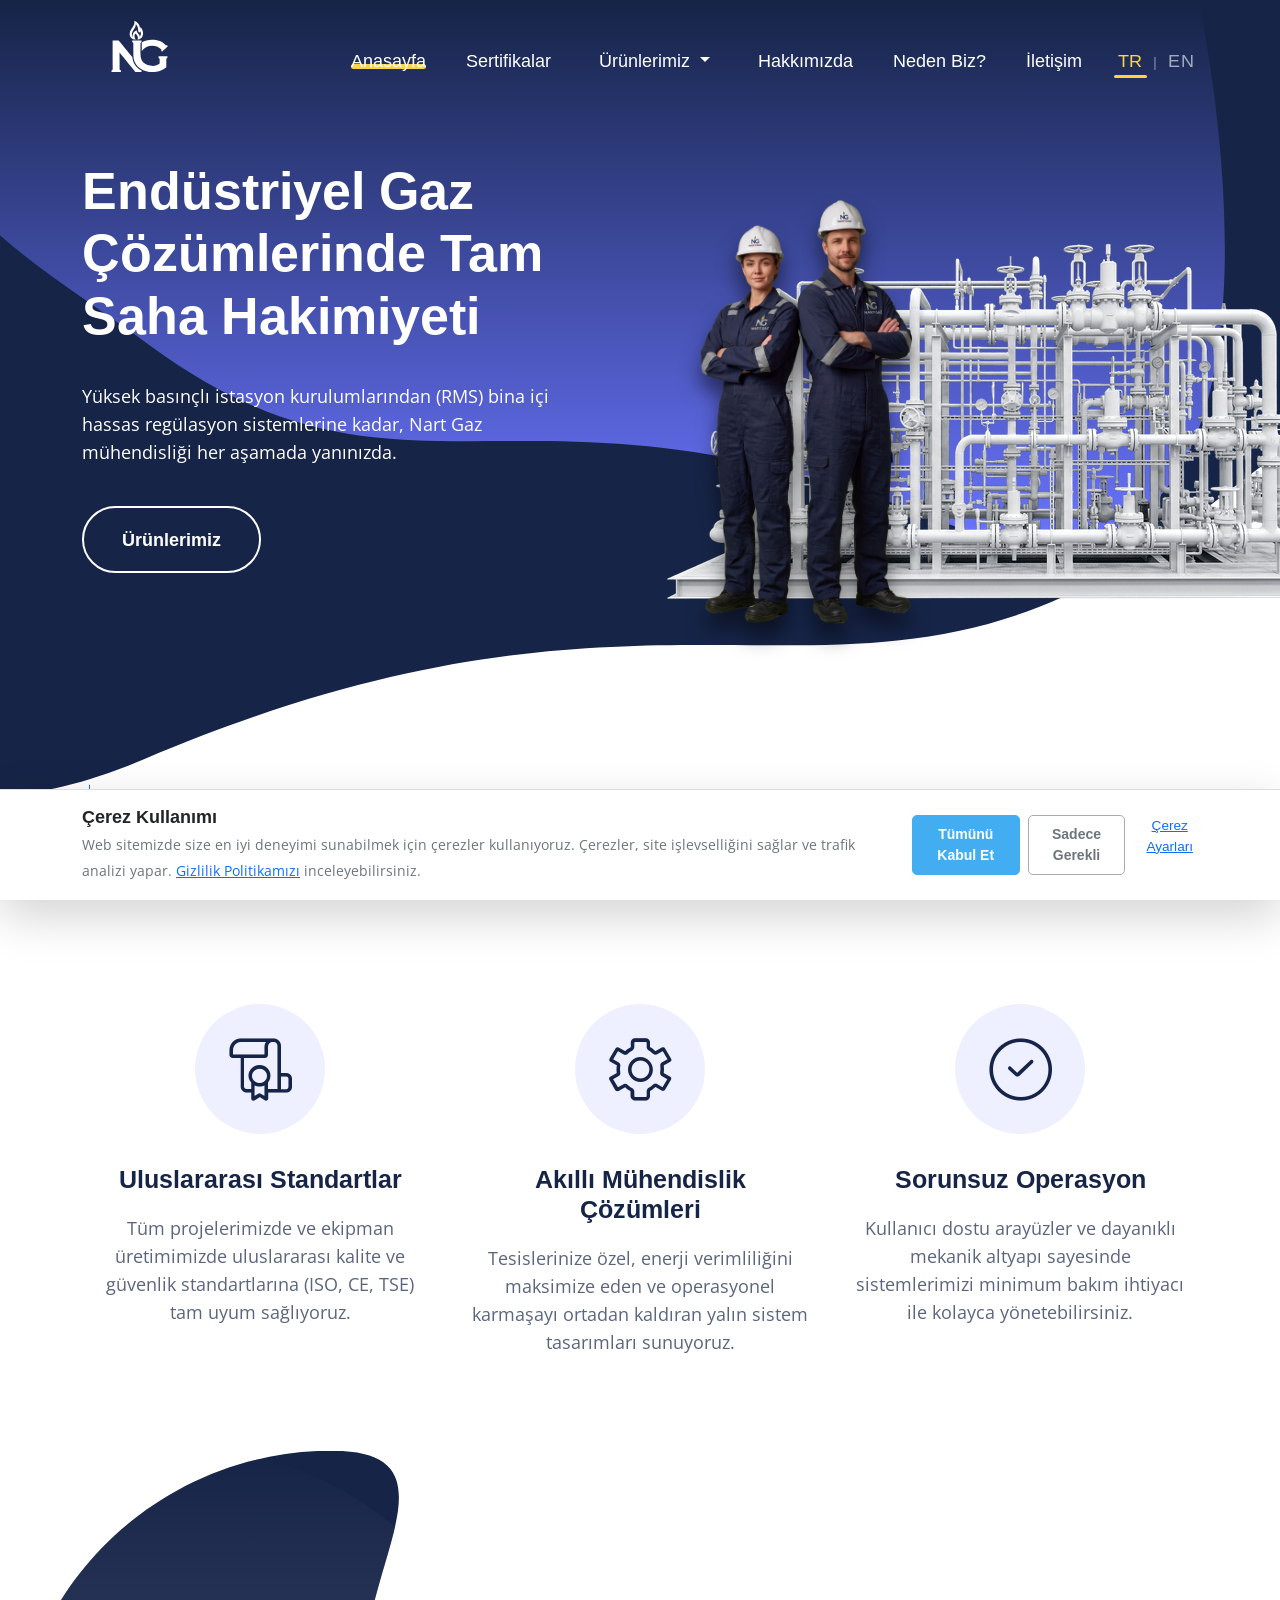
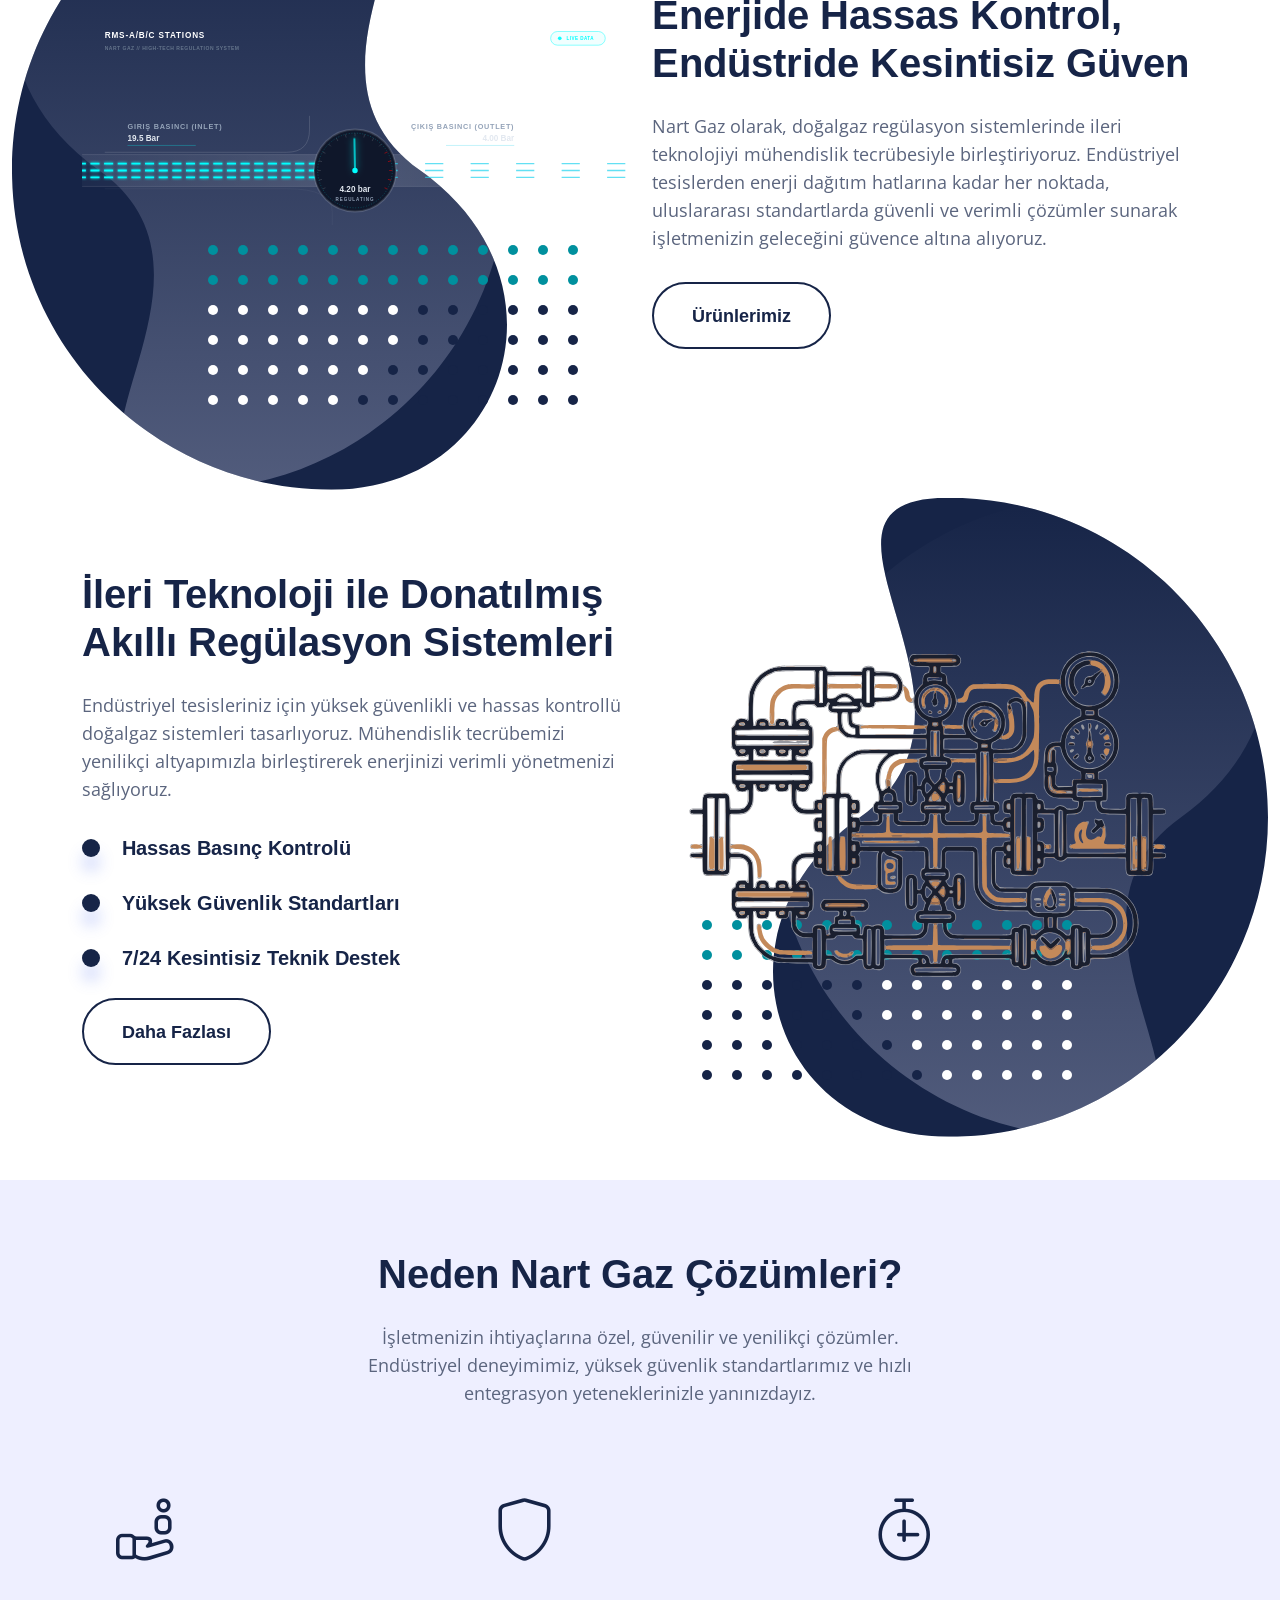
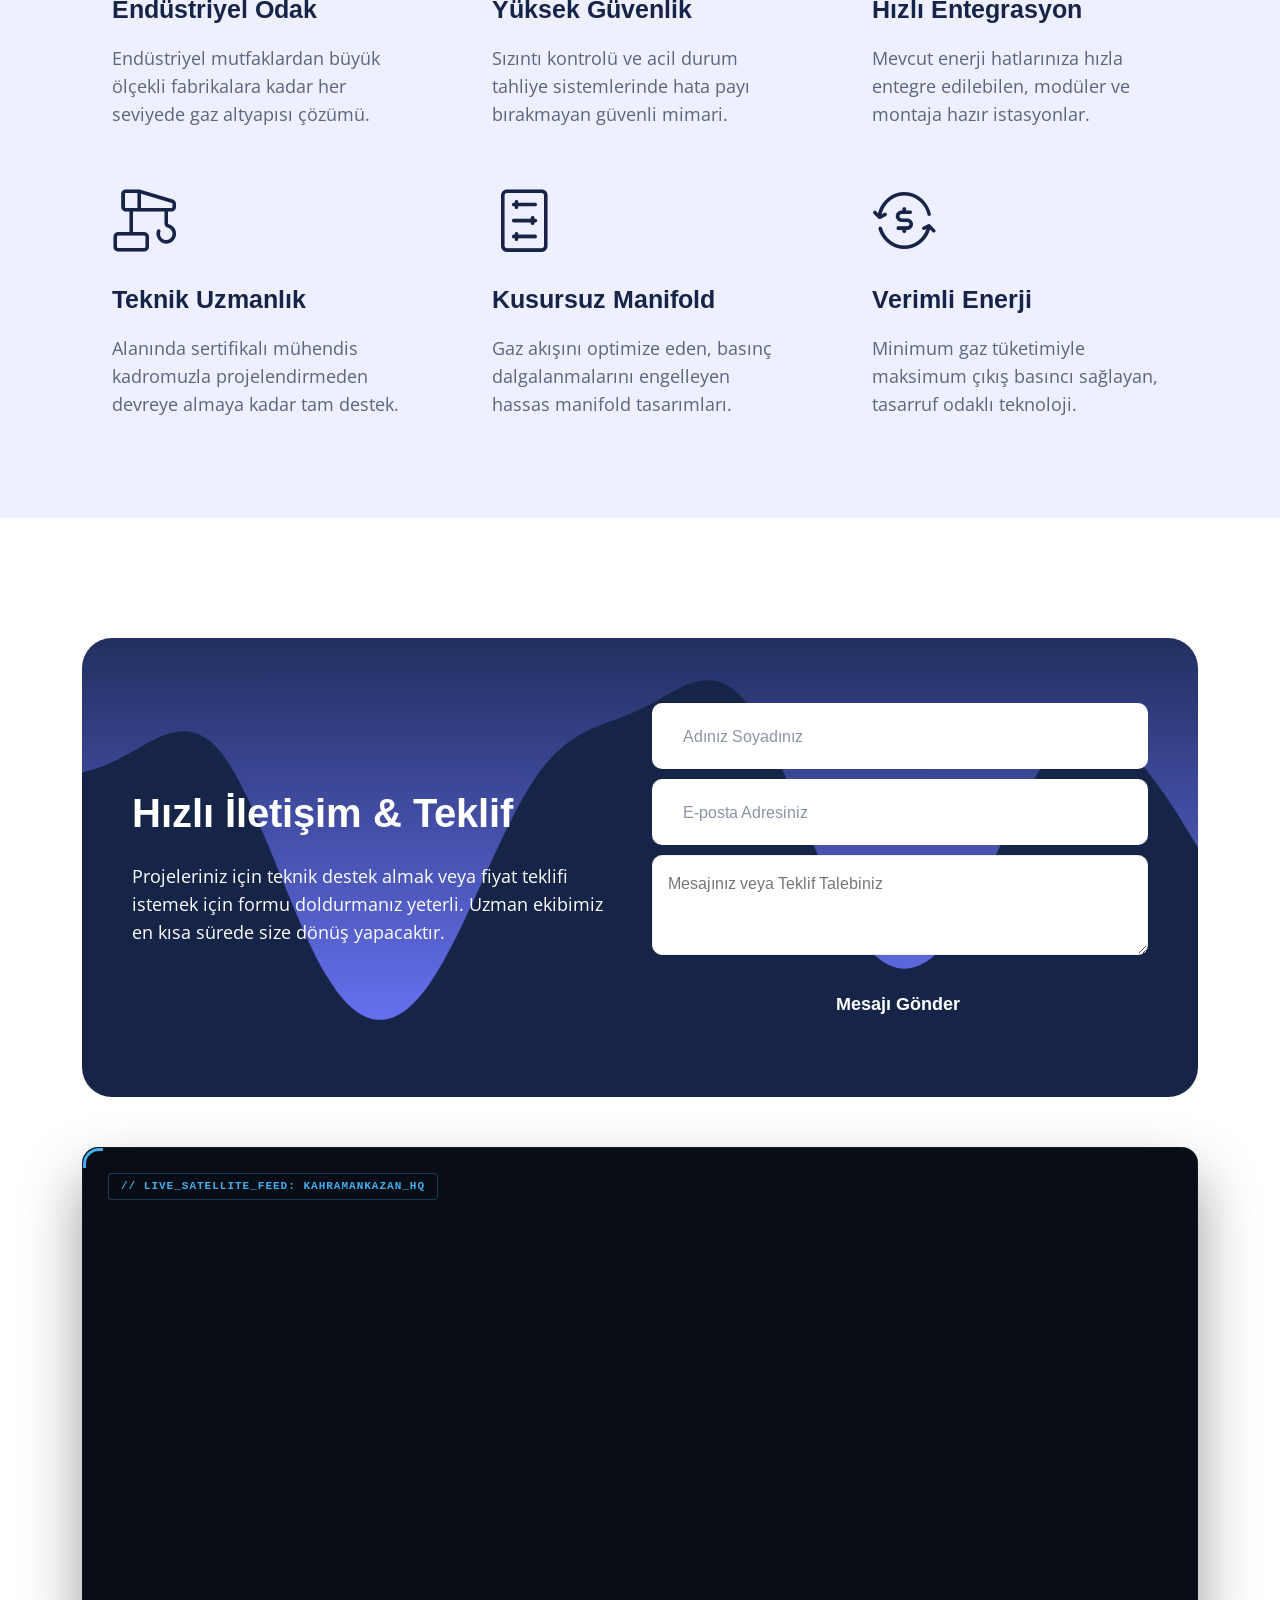
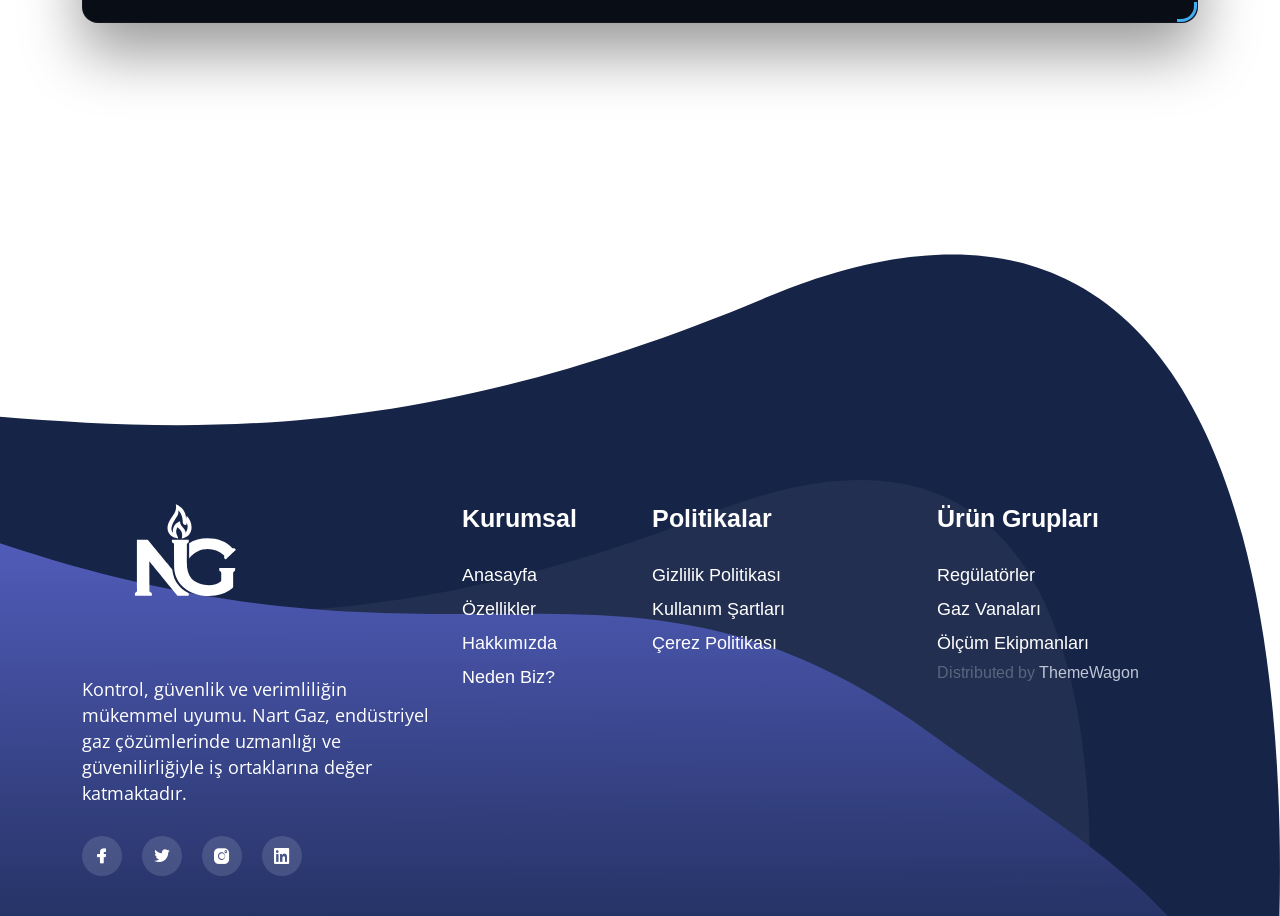
==== commit 8408e79b: "second commit" ====
--- a/index.html
+++ b/index.html
@@ -1,9 +1,9 @@
 <!DOCTYPE html>
-<html class="no-js" lang="">
+<html class="no-js" lang="tr">
   <head>
     <meta charset="utf-8" />
     <meta http-equiv="x-ua-compatible" content="ie=edge" />
-    <title>SaaSpal - SaaS and Software Landing Page Template</title>
+    <title>Nartgaz</title>
     <meta name="description" content="" />
     <meta name="viewport" content="width=device-width, initial-scale=1" />
     <link
@@ -11,806 +11,412 @@
       type="image/x-icon"
       href="assets/img/favicon.png"
     />
-    <!-- Place favicon.ico in the root directory -->
-
-    <!-- ======== CSS here ======== -->
+
+    <!-- ======== CSS Dosyaları ======== -->
     <link rel="stylesheet" href="assets/css/bootstrap.min.css" />
     <link rel="stylesheet" href="assets/css/lineicons.css" />
     <link rel="stylesheet" href="assets/css/animate.css" />
     <link rel="stylesheet" href="assets/css/main.css" />
+
+    <style>
+    </style>
   </head>
   <body>
-    <!--[if lte IE 9]>
-      <p class="browserupgrade">
-        You are using an <strong>outdated</strong> browser. Please
-        <a href="https://browsehappy.com/">upgrade your browser</a> to improve
-        your experience and security.
-      </p>
-    <![endif]-->
-
-    <!-- ======== preloader start ======== -->
+
     <div class="preloader">
       <div class="loader">
         <div class="spinner">
           <div class="spinner-container">
             <div class="spinner-rotator">
-              <div class="spinner-left">
-                <div class="spinner-circle"></div>
-              </div>
-              <div class="spinner-right">
-                <div class="spinner-circle"></div>
-              </div>
+              <div class="spinner-left"><div class="spinner-circle"></div></div>
+              <div class="spinner-right"><div class="spinner-circle"></div></div>
             </div>
           </div>
         </div>
       </div>
     </div>
-    <!-- preloader end -->
 
     <!-- ======== header start ======== -->
-    <header class="header">
-      <div class="navbar-area">
-        <div class="container">
-          <div class="row align-items-center">
-            <div class="col-lg-12">
-              <nav class="navbar navbar-expand-lg">
-              <a class="navbar-brand" href="index.html" style="display: flex; align-items: center;">
-                <img src="assets/img/logo/nart_beyaz.svg" alt="Nart Gaz Logo" id="main-logo" style="height: 80px; width: auto;" />
-                <img src="assets/img/logo/nart-yazi.svg" class="scroll-only-text" style="height: 60px; width: auto; display: none; margin-left: 10px;" alt="Nart Gaz Yazı">
-              </a>
-                <button
-                  class="navbar-toggler"
-                  type="button"
-                  data-bs-toggle="collapse"
-                  data-bs-target="#navbarSupportedContent"
-                  aria-controls="navbarSupportedContent"
-                  aria-expanded="false"
-                  aria-label="Toggle navigation"
-                >
-                  <span class="toggler-icon"></span>
-                  <span class="toggler-icon"></span>
-                  <span class="toggler-icon"></span>
-                </button>
-
-                <div
-                  class="collapse navbar-collapse sub-menu-bar"
-                  id="navbarSupportedContent"
-                >
-                  <ul id="nav" class="navbar-nav ms-auto">
-                    <li class="nav-item">
-                      <a class="page-scroll active" href="#home">Anasayfa</a>
-                    </li>
-                    <li class="nav-item">
-                      <a class="page-scroll" href="#features">xxxxx</a>
-                    </li>
-                    <li class="nav-item dropdown position-static">
-                      <a class="nav-link dropdown-toggle" href="javascript:void(0)" id="navbarDropdown" role="button" data-bs-toggle="dropdown" aria-expanded="false">
-                        Ürünlerimiz
-                      </a>
-                      <div class="dropdown-menu megamenu w-100 shadow border-0" style="margin-top: 0; background: #fff; border-radius: 0 0 10px 10px;">
-                        <div class="container">
-                          <div class="row p-4">
-                            <div class="col-lg-3">
-                              <h6 class="fw-bold text-dark mb-3"><i class="lni lni-cog" style="margin-right:10px;"></i>Regülatörler</h6>
-                              <ul class="list-unstyled">
-                                <li><a class="dropdown-item py-2" href="#">Domestik Regülatörler</a></li>
-                                <li><a class="dropdown-item py-2" href="#">Endüstriyel Regülatörler</a></li>
-                              </ul>
-                            </div>
-                            <div class="col-lg-3">
-                              <h6 class="fw-bold text-dark mb-3"><i class="lni lni-layers" style="margin-right:10px;"></i>Gaz Vanaları</h6>
-                              <ul class="list-unstyled">
-                                <li><a class="dropdown-item py-2" href="#">Solenoid Vanalar</a></li>
-                                <li><a class="dropdown-item py-2" href="#">Emniyet Vanaları</a></li>
-                              </ul>
-                            </div>
-                            <div class="col-lg-3">
-                              <h6 class="fw-bold text-dark mb-3"><i class="lni lni-target" style="margin-right:10px;"></i>Ekipmanlar</h6>
-                              <ul class="list-unstyled">
-                                <li><a class="dropdown-item py-2" href="#">Gaz Sayaçları</a></li>
-                                <li><a class="dropdown-item py-2" href="#">Filtreler</a></li>
-                              </ul>
-                            </div>
-                            <div class="col-lg-3 text-center">
-                              <div class="p-3 rounded" style="background: #f8f9fa;">
-                                <i class="lni lni-package" style="font-size: 40px; color: #002e5b;"></i>
-                                <p class="small mt-2 text-dark">Ürün kataloğumuzu dijital olarak inceleyebilirsiniz.</p>
-                                <a href="#" class="btn btn-sm text-white" style="background: #002e5b; border-radius: 5px;">Kataloğu İndir</a>
-                              </div>
-                            </div>
-                          </div>
-                        </div>
-                      </div>
-                    </li>
-                    <li class="nav-item">
-                      <a class="page-scroll" href="#about">Hakkımızda</a>
-                    </li>
-
-                    <li class="nav-item">
-                      <a class="page-scroll" href="#why">Neden Biz?</a>
-                    </li>
-                    <li class="nav-item">
-                      <a href="javascript:void(0)">İletişim</a>
-                    </li>
-                    <li class="nav-item">
-                      <a href="javascript:void(0)">....</a>
-                    </li>
-                  </ul>
-                </div>
-                <!-- navbar collapse -->
-              </nav>
-              <!-- navbar -->
-            </div>
-          </div>
-          <!-- row -->
-        </div>
-        <!-- container -->
-      </div>
-      <!-- navbar area -->
-    </header>
+    <div id="nart-header"></div>
     <!-- ======== header end ======== -->
 
-    <!-- ======== hero-section start ======== -->
+    <!-- ======== HERO / SLIDER ALANI ======== -->
     <section id="home" class="hero-section">
-      <div class="container">
-        <div class="row align-items-center position-relative">
-          <div class="col-lg-6">
-            <div class="hero-content">
-              <h1 class="wow fadeInUp" data-wow-delay=".4s">
-                Endüstriyel Gaz Çözümlerinde Tam Saha Hakimiyeti
-              </h1>
-              <p class="wow fadeInUp" data-wow-delay=".6s">
-                Yüksek basınçlı istasyon kurulumlarından (RMS) bina içi hassas regülasyon sistemlerine kadar, Nart Gaz mühendisliği her aşamada yanınızda.
-              </p>
-              <a
-                href="javascript:void(0)"
-                class="main-btn border-btn btn-hover wow fadeInUp"
-                data-wow-delay=".6s"
-                >Ürünlerimiz</a
-              >
-              <a href="#features" class="scroll-bottom">
-                <i class="lni lni-arrow-down"></i
-              ></a>
-            </div>
-          </div>
-          <div class="col-lg-6">
-            <div class="hero-img wow fadeInUp" data-wow-delay=".5s">
-              <!--<img src="assets/img/hero/hero-img.png" alt="" />-->
-              <img src="assets/img/hero/station1.png" alt="Nartgaz doğalgaz istasyonları" />
-            </div>
-          </div>
-        </div>
-      </div>
-    </section>
-    <!-- ======== hero-section end ======== -->
-
-    <!-- ======== feature-section start ======== -->
+      <div id="nartHeroSlider" class="carousel slide h-100" data-bs-ride="carousel" data-bs-interval="4000" data-bs-pause="false" data-bs-wrap="true">
+        <div class="carousel-inner h-100">
+
+          <!-- 1. Slayt: Endüstriyel Gaz Çözümleri -->
+          <div class="carousel-item active">
+            <div class="container">
+              <div class="row align-items-center position-relative">
+                <div class="col-lg-6">
+                  <div class="hero-content">
+                    <h1 data-en="Full Field Dominance in Industrial Gas Solutions">Endüstriyel Gaz Çözümlerinde Tam Saha Hakimiyeti</h1>
+                    <p data-en="From high-pressure station installations (RMS) to in-building precise regulation systems, Nart Gaz engineering is with you at every stage.">Yüksek basınçlı istasyon kurulumlarından (RMS) bina içi hassas regülasyon sistemlerine kadar, Nart Gaz mühendisliği her aşamada yanınızda.</p>
+                    <a href="products.html" class="main-btn border-btn btn-hover" data-en="Our Products">Ürünlerimiz</a>
+                  </div>
+                </div>
+                <div class="col-lg-6">
+                  <!-- position-relative sınıfı işçileri istasyonun üzerine bindirmek için şarttır -->
+                  <div class="hero-img position-relative">
+
+                    <!-- Mevcut Beyaz İstasyon Resminiz -->
+                    <img src="assets/img/hero/station1.png" alt="Nartgaz doğalgaz istasyonları" />
+
+                    <!-- 🌟 YENİ: Arka Plansız Nart Logolu İşçiler Katmanı -->
+                    <img src="assets/img/hero/workers.png" alt="Nart Gaz Teknisyenleri" class="nart-hero-workers" />
+
+                  </div>
+                </div>
+              </div>
+            </div>
+          </div>
+
+          <!-- 2. Slayt: 5000 m3/h RMS-B İstasyonu -->
+          <div class="carousel-item">
+            <div class="container">
+              <div class="row align-items-center position-relative">
+                <div class="col-lg-6">
+                  <div class="hero-content">
+                    <h1 data-en="Flawless Manufacturing at International Standards">Uluslararası Standartlarda Kusursuz İmalat</h1>
+                    <p data-en="In our ASME, ISO, and TSE certified modern production facilities, we shape industrial equipment that is fully compatible with global norms and has high safety margins.">Uluslararası standartlara uygun modern üretim tesislerimizde, küresel normlara tam uyumlu, emniyet payı yüksek endüstriyel ekipmanlar şekillendiriyoruz.</p>
+                    <a href="certificates.html" class="main-btn border-btn btn-hover" data-en="Our Certificates">Sertifikalarımız</a>
+                  </div>
+                </div>
+                <div class="col-lg-6 position-relative">
+
+                  <div class="nart-badge-container nart-s-badge-1">
+                    <div class="nart-slider-badge">
+                      <i class="lni lni-dashboard"></i>
+                      <div><span>5000 m³/h</span><p data-en="Nominal Flow">Nominal Debi</p></div>
+                    </div>
+                  </div>
+
+                  <div class="nart-badge-container nart-s-badge-2">
+                    <div class="nart-slider-badge">
+                      <i class="lni lni-map-marker"></i>
+                      <div><span data-en="RMS District">RMS Bölge</span><p data-en="Our Stations">İstasyonlarımız</p></div>
+                    </div>
+                  </div>
+
+                  <div class="nart-tech-viewport">
+                    <div class="nart-viewport-bracket tl"></div>
+                    <div class="nart-viewport-bracket br"></div>
+                    <div class="nart-viewport-screen">
+                      <div class="nart-hud-label top-left">// SYS_LIVE_FEED: RMS_B_STATION</div>
+                      <div class="nart-hud-label bottom-right"><i></i>FACILITY_ACTIVE</div>
+                      <img src="assets/img/products/istasyonlar/RMS-istasyonlari/RMS-B-istasyonu/5000-m3h-RMS-B-istasyonu/3.jpeg" alt="Nartgaz Kalite Yönetimi" />
+                    </div>
+                  </div>
+                </div>
+              </div>
+            </div>
+          </div>
+
+          <!-- 3. Slayt: Akıllı Akış Teknolojileri -->
+          <div class="carousel-item">
+            <div class="container">
+              <div class="row align-items-center position-relative">
+                <div class="col-lg-6">
+                  <div class="hero-content">
+                    <h1 data-en="Smart Flow Technologies and Secure Management">Akıllı Akış Teknolojileri ve Güvenli Yönetim</h1>
+                    <p data-en="Tailor-made manifold solutions specific to your business's vertical or horizontal architecture, managing energy with minimum loss and maximum stability.">Enerjiyi minimum kayıpla, maksimum kararlılıkta yöneten; işletmenizin dikey veya yatay mimarisine özel terzi dikimi manifold çözümleri.</p>
+                    <a href="about.html" class="main-btn border-btn btn-hover" data-en="Corporate Profile">Kurumsal Profil</a>
+                  </div>
+                </div>
+                <div class="col-lg-6 position-relative">
+
+                  <div class="nart-badge-container nart-s-badge-1">
+                    <div class="nart-slider-badge">
+                      <i class="lni lni-timer"></i>
+                      <div><span>500/750/1000 m³/h</span><p data-en="Capacity Options">Kapasite Seçenekleri</p></div>
+                    </div>
+                  </div>
+
+                  <div class="nart-badge-container nart-s-badge-2">
+                    <div class="nart-slider-badge">
+                      <i class="lni lni-construction"></i>
+                      <div><span>RMS-C</span><p data-en="Our Stations">İstasyonlarımız</p></div>
+                    </div>
+                  </div>
+
+                  <div class="nart-tech-viewport">
+                    <div class="nart-viewport-bracket tl"></div>
+                    <div class="nart-viewport-bracket br"></div>
+                    <div class="nart-viewport-screen">
+                      <div class="nart-hud-label top-left">// TELEMETRY: REGULATION_GRID</div>
+                      <div class="nart-hud-label bottom-right"><i></i>PRESSURE_SECURE</div>
+                      <img src="assets/img/products/istasyonlar/RMS-istasyonlari/RMS-B-istasyonu/5000-m3h-RMS-B-istasyonu/17.jpeg" alt="Nartgaz Regülatör Sistemleri" />
+                    </div>
+                  </div>
+                </div>
+              </div>
+            </div>
+          </div>
+
+          <!-- 4. Slayt: Modern Üretim Üssü (Kahramankazan) -->
+          <div class="carousel-item">
+            <div class="container">
+              <div class="row align-items-center position-relative">
+                <div class="col-lg-6">
+                  <div class="hero-content">
+                    <h1 data-en="Modern Production Base Adding Value to the Sector">Sektöre Değer Katan Modern Üretim Üssü</h1>
+                    <p data-en="In our modern and high-tech production facility located in Ankara Kahramankazan, we build the energy infrastructures of the future with our over 25 years of field experience.">Ankara Kahramankazan'da yer alan modern ve yüksek teknolojiye sahip üretim tesisimizde, 25 yılı aşkın saha tecrübemizle geleceğin enerji altyapılarını inşa ediyoruz.</p>
+                    <a href="about.html" class="main-btn border-btn btn-hover" data-en="About Us">Hakkımızda</a>
+                  </div>
+                </div>
+                <div class="col-lg-6 position-relative">
+
+                  <div class="nart-badge-container nart-s-badge-1">
+                    <div class="nart-slider-badge">
+                      <i class="lni lni-shield"></i>
+                      <div><span data-en="Modern Facility">Modern Tesis</span><p>Kahramankazan / ANKARA</p></div>
+                    </div>
+                  </div>
+
+                  <div class="nart-badge-container nart-s-badge-2">
+                    <div class="nart-slider-badge">
+                      <i class="lni lni-certificate"></i>
+                      <div><span data-en="25+ Years">25+ Yıl</span><p data-en="Field Experience">Saha Tecrübesi</p></div>
+                    </div>
+                  </div>
+
+                  <div class="nart-tech-viewport">
+                    <div class="nart-viewport-bracket tl"></div>
+                    <div class="nart-viewport-bracket br"></div>
+                    <div class="nart-viewport-screen">
+                      <div class="nart-hud-label top-left">// INFRASTRUCTURE: HEADQUARTERS</div>
+                      <div class="nart-hud-label bottom-right"><i></i>HQ_CONNECTED</div>
+                      <img src="assets/img/about/nartgaz.jpeg" alt="Nart Gaz Fabrika Binası Merkez" />
+                    </div>
+                  </div>
+                </div>
+              </div>
+            </div>
+          </div>
+
+        </div>
+
+        <div class="container position-relative">
+          <a href="#features" class="scroll-bottom" style="z-index: 20;"><i class="lni lni-arrow-down"></i></a>
+        </div>
+      </div>
+    </section>
+
+    <!-- ======== ÖNE ÇIKAN ÖZELLİKLER ======== -->
     <section id="features" class="feature-section pt-120">
       <div class="container">
         <div class="row justify-content-center">
           <div class="col-lg-4 col-md-8 col-sm-10">
             <div class="single-feature">
-              <div class="icon">
-                <i class="lni lni-certificate"></i>
-              </div>
+              <div class="icon"><i class="lni lni-certificate"></i></div>
               <div class="content">
-                <h3>Uluslararası Standartlar</h3>
-                <p>
-                  Tüm projelerimizde ve ekipman üretimimizde uluslararası kalite ve güvenlik standartlarına (ISO, CE, TSE) tam uyum sağlıyoruz.
-                </p>
+                <h3 data-en="International Standards">Uluslararası Standartlar</h3>
+                <p data-en="We ensure full compliance with international quality and safety standards (ISO, CE, TSE) in all our projects and equipment manufacturing.">Tüm projelerimizde ve ekipman üretimimizde uluslararası kalite ve güvenlik standartlarına (ISO, CE, TSE) tam uyum sağlıyoruz.</p>
               </div>
             </div>
           </div>
           <div class="col-lg-4 col-md-8 col-sm-10">
             <div class="single-feature">
-              <div class="icon">
-                <i class="lni lni-cog"></i>
-              </div>
+              <div class="icon"><i class="lni lni-cog"></i></div>
               <div class="content">
-                <h3>Akıllı Mühendislik Çözümleri</h3>
-                <p>
-                  Tesislerinize özel, enerji verimliliğini maksimize eden ve operasyonel karmaşayı ortadan kaldıran yalın sistem tasarımları sunuyoruz.
-                </p>
+                <h3 data-en="Smart Engineering Solutions">Akıllı Mühendislik Çözümleri</h3>
+                <p data-en="We offer lean system designs tailored to your facilities, maximizing energy efficiency and eliminating operational complexity.">Tesislerinize özel, enerji verimliliğini maksimize eden ve operasyonel karmaşayı ortadan kaldıran yalın sistem tasarımları sunuyoruz.</p>
               </div>
             </div>
           </div>
           <div class="col-lg-4 col-md-8 col-sm-10">
             <div class="single-feature">
-              <div class="icon">
-                <i class="lni lni-checkmark-circle"></i>
-              </div>
+              <div class="icon"><i class="lni lni-checkmark-circle"></i></div>
               <div class="content">
-                <h3>Sorunsuz Operasyon</h3>
-                <p>
-                  Kullanıcı dostu arayüzler ve dayanıklı mekanik altyapı sayesinde sistemlerimizi minimum bakım ihtiyacı ile kolayca yönetebilirsiniz.
-                </p>
-              </div>
-            </div>
-          </div>
-        </div>
-      </div>
-    </section>
-    <!-- ======== feature-section end ======== -->
-
-    <!-- ======== about-section start ======== -->
+                <h3 data-en="Seamless Operation">Sorunsuz Operasyon</h3>
+                <p data-en="Thanks to user-friendly interfaces and durable mechanical infrastructure, you can easily manage our systems with minimum maintenance requirements.">Kullanıcı dostu arayüzler ve dayanıklı mekanik altyapı sayesinde sistemlerimizi minimum bakım ihtiyacı ile kolayca yönetebilirsiniz.</p>
+              </div>
+            </div>
+          </div>
+        </div>
+      </div>
+    </section>
+
+    <!-- ======== KURUMSAL ÖZET 1 ======== -->
     <section id="about" class="about-section pt-150">
       <div class="container">
         <div class="row align-items-center">
           <div class="col-xl-6 col-lg-6">
             <div class="about-img">
-              <!--<img src="assets/img/about/about-1.png" alt="" class="w-100" />-->
               <img src="assets/img/about/about-1.svg" alt="Nart Gaz İstasyon Çözümleri" class="w-100" />
-              <img
-                src="assets/img/about/about-left-shape.svg"
-                alt=""
-                class="shape shape-1"
-              />
-              <img
-                src="assets/img/about/left-dots.svg"
-                alt=""
-                class="shape shape-2"
-              />
+              <img src="assets/img/about/about-left-shape.svg" alt="" class="shape shape-1" />
+              <img src="assets/img/about/left-dots.svg" alt="" class="shape shape-2" />
             </div>
           </div>
           <div class="col-xl-6 col-lg-6">
             <div class="about-content">
               <div class="section-title mb-30">
-                <h2 class="mb-25 wow fadeInUp" data-wow-delay=".2s">
-                  Enerjide Hassas Kontrol, Endüstride Kesintisiz Güven
-                </h2>
-                <p class="wow fadeInUp" data-wow-delay=".4s">
-                  Nart Gaz olarak, doğalgaz regülasyon sistemlerinde ileri teknolojiyi mühendislik
-                  tecrübesiyle birleştiriyoruz. Endüstriyel tesislerden enerji dağıtım hatlarına kadar
-                  her noktada, uluslararası standartlarda güvenli ve verimli çözümler sunarak işletmenizin
-                  geleceğini güvence altına alıyoruz.
-                </p>
-              </div>
-              <a
-                href="javascript:void(0)"
-                class="main-btn btn-hover border-btn wow fadeInUp"
-                data-wow-delay=".6s"
-                >Ürünlerimiz</a
-              >
-            </div>
-          </div>
-        </div>
-      </div>
-    </section>
-    <!-- ======== about-section end ======== -->
-
-    <!-- ======== about2-section start ======== -->
-    <section id="about" class="about-section pt-150">
+                <h2 class="mb-25 wow fadeInUp" data-wow-delay=".2s" data-en="Precise Control in Energy, Uninterrupted Trust in Industry">Enerjide Hassas Kontrol, Endüstride Kesintisiz Güven</h2>
+                <p class="wow fadeInUp" data-wow-delay=".4s" data-en="As Nart Gaz, we combine advanced technology with engineering experience in natural gas regulation systems. From industrial facilities to energy distribution lines, we secure the future of your business by providing safe and efficient solutions at international standards.">Nart Gaz olarak, doğalgaz regülasyon sistemlerinde ileri teknolojiyi mühendislik tecrübesiyle birleştiriyoruz. Endüstriyel tesislerden enerji dağıtım hatlarına kadar her noktada, uluslararası standartlarda güvenli ve verimli çözümler sunarak işletmenizin geleceğini güvence altına alıyoruz.</p>
+              </div>
+              <a href="products.html" class="main-btn btn-hover border-btn wow fadeInUp" data-wow-delay=".6s" data-en="Our Products">Ürünlerimiz</a>
+            </div>
+          </div>
+        </div>
+      </div>
+    </section>
+
+    <!-- ======== KURUMSAL ÖZET 2 ======== -->
+    <section class="about-section pt-150">
       <div class="container">
         <div class="row align-items-center">
           <div class="col-xl-6 col-lg-6">
             <div class="about-content">
               <div class="section-title mb-30">
-                <h2 class="mb-25 wow fadeInUp" data-wow-delay=".2s">
-                  İleri Teknoloji ile Donatılmış Akıllı Regülasyon Sistemleri
-                </h2>
-                <p class="wow fadeInUp" data-wow-delay=".4s">
-                  Endüstriyel tesisleriniz için yüksek güvenlikli ve hassas kontrollü doğalgaz sistemleri
-                  tasarlıyoruz. Mühendislik tecrübemizi yenilikçi altyapımızla birleştirerek enerjinizi verimli yönetmenizi sağlıyoruz.
-                </p>
+                <h2 class="mb-25 wow fadeInUp" data-wow-delay=".2s" data-en="Smart Regulation Systems Equipped with Advanced Technology">İleri Teknoloji ile Donatılmış Akıllı Regülasyon Sistemleri</h2>
+                <p class="wow fadeInUp" data-wow-delay=".4s" data-en="We design high-security and precisely controlled natural gas systems for your industrial facilities. By combining our engineering experience with our innovative infrastructure, we enable you to manage your energy efficiently.">Endüstriyel tesisleriniz için yüksek güvenlikli ve hassas kontrollü doğalgaz sistemleri tasarlıyoruz. Mühendislik tecrübemizi yenilikçi altyapımızla birleştirerek enerjinizi verimli yönetmenizi sağlıyoruz.</p>
               </div>
               <ul>
-                <li>Hassas Basınç Kontrolü</li>
-                <li>Yüksek Güvenlik Standartları</li>
-                <li>7/24 Kesintisiz Teknik Destek</li>
+                <li data-en="Precise Pressure Control">Hassas Basınç Kontrolü</li>
+                <li data-en="High Safety Standards">Yüksek Güvenlik Standartları</li>
+                <li data-en="7/24 Uninterrupted Technical Support">7/24 Kesintisiz Teknik Destek</li>
               </ul>
-              <a
-                href="javascript:void(0)"
-                class="main-btn btn-hover border-btn wow fadeInUp"
-                data-wow-delay=".6s"
-                >Learn More</a
-              >
+              <a href="about.html" class="main-btn btn-hover border-btn wow fadeInUp" data-wow-delay=".6s" data-en="Learn More">Daha Fazlası</a>
             </div>
           </div>
           <div class="col-xl-6 col-lg-6 order-first order-lg-last">
             <div class="about-img-2">
-              <!--<img src="assets/img/about/about-2.png" alt="" class="w-100" />-->
               <img src="assets/img/about/about-2.svg" alt="Nart Gaz Altyapı Projeleri" class="w-100" />
-              <img
-                src="assets/img/about/about-right-shape.svg"
-                alt=""
-                class="shape shape-1"
-              />
-              <img
-                src="assets/img/about/right-dots.svg"
-                alt=""
-                class="shape shape-2"
-              />
-            </div>
-          </div>
-        </div>
-      </div>
-    </section>
-    <!-- ======== about2-section end ======== -->
-
-    <!-- ======== feature-section start ======== -->
+              <img src="assets/img/about/about-right-shape.svg" alt="" class="shape shape-1" />
+              <img src="assets/img/about/right-dots.svg" alt="" class="shape shape-2" />
+            </div>
+          </div>
+        </div>
+      </div>
+    </section>
+
+    <!-- ======== NEDEN BİZ? BÖLÜMÜ ======== -->
     <section id="why" class="feature-extended-section pt-100">
       <div class="feature-extended-wrapper">
         <div class="container">
           <div class="row justify-content-center">
             <div class="col-xxl-5 col-xl-6 col-lg-8 col-md-9">
               <div class="section-title text-center mb-60">
-                <h2 class="mb-25 wow fadeInUp" data-wow-delay=".2s">
-                  Neden Nart Gaz Çözümleri?
-                </h2>
-                <p class="wow fadeInUp" data-wow-delay=".4s">
-                  İşletmenizin ihtiyaçlarına özel, güvenilir ve yenilikçi çözümler. Endüstriyel deneyimimiz, yüksek güvenlik standartlarımız ve hızlı entegrasyon yeteneklerimizle yanınızdayız.
-                </p>
-              </div>
-            </div>
-          </div>
-
+                <h2 class="mb-25 wow fadeInUp" data-wow-delay=".2s" data-en="Why Nart Gaz Solutions?">Neden Nart Gaz Çözümleri?</h2>
+                <p class="wow fadeInUp" data-wow-delay=".4s" data-en="Tailored, reliable, and innovative solutions for your business needs. We stand by you with our industrial experience, high safety standards, and fast integration capabilities.">İşletmenizin ihtiyaçlarına özel, güvenilir ve yenilikçi çözümler. Endüstriyel deneyimimiz, yüksek güvenlik standartlarımız ve hızlı entegrasyon yeteneklerinizle yanınızdayız.</p>
+              </div>
+            </div>
+          </div>
           <div class="row">
             <div class="col-lg-4 col-md-6">
               <div class="single-feature-extended">
-                <div class="icon">
-                  <i class="lni lni-customer"></i>
-                </div>
-                <div class="content">
-                  <h3>Endüstriyel Odak</h3>
-                  <p>
-                    Endüstriyel mutfaklardan büyük ölçekli fabrikalara kadar her seviyede gaz altyapısı çözümü.
-                  </p>
-                </div>
-              </div>
-            </div>
-            <div class="col-lg-4 col-md-6">
-              <div class="single-feature-extended">
-                <div class="icon">
-                  <i class="lni lni-shield"></i>
-                </div>
-                <div class="content">
-                  <h3>Yüksek Güvenlik</h3>
-                  <p>
-                    Sızıntı kontrolü ve acil durum tahliye sistemlerinde hata payı bırakmayan güvenli mimari.
-                  </p>
-                </div>
-              </div>
-            </div>
-            <div class="col-lg-4 col-md-6">
-              <div class="single-feature-extended">
-                <div class="icon">
-                  <i class="lni lni-timer"></i>
-                </div>
-                <div class="content">
-                  <h3>Hızlı Entegrasyon</h3>
-                  <p>
-                    Mevcut enerji hatlarınıza hızla entegre edilebilen, modüler ve montaja hazır istasyonlar.
-                  </p>
-                </div>
-              </div>
-            </div>
-            <div class="col-lg-4 col-md-6">
-              <div class="single-feature-extended">
-                <div class="icon">
-                  <i class="lni lni-construction"></i>
-                </div>
-                <div class="content">
-                  <h3>Teknik Uzmanlık</h3>
-                  <p>
-                    Alanında sertifikalı mühendis kadromuzla projelendirmeden devreye almaya kadar tam destek.
-                  </p>
-                </div>
-              </div>
-            </div>
-            <div class="col-lg-4 col-md-6">
-              <div class="single-feature-extended">
-                <div class="icon">
-                  <i class="lni lni-control-panel"></i>
-                </div>
-                <div class="content">
-                  <h3>Kusursuz Manifold</h3>
-                  <p>
-                    Gaz akışını optimize eden, basınç dalgalanmalarını engelleyen hassas manifold tasarımları.
-                  </p>
-                </div>
-              </div>
-            </div>
-            <div class="col-lg-4 col-md-6">
-              <div class="single-feature-extended">
-                <div class="icon">
-                  <i class="lni lni-investment"></i>
-                </div>
-                <div class="content">
-                  <h3>Verimli Enerji</h3>
-                  <p>
-                    Minimum gaz tüketimiyle maksimum çıkış basıncı sağlayan, tasarruf odaklı teknoloji.
-                  </p>
-                </div>
-              </div>
-            </div>
-          </div>
-        </div>
-      </div>
-    </section>
-    <!-- ======== feature-section end ======== -->
-
-    <!-- ======== subscribe-section start ======== -->
-    <section id="contact" class="subscribe-section pt-120">
+                <div class="icon"><i class="lni lni-customer"></i></div>
+                <div class="content">
+                  <h3 data-en="Industrial Focus">Endüstriyel Odak</h3>
+                  <p data-en="Gas infrastructure solutions at every level, from industrial kitchens to large-scale factories.">Endüstriyel mutfaklardan büyük ölçekli fabrikalara kadar her seviyede gaz altyapısı çözümü.</p>
+                </div>
+              </div>
+            </div>
+            <div class="col-lg-4 col-md-6">
+              <div class="single-feature-extended">
+                <div class="icon"><i class="lni lni-shield"></i></div>
+                <div class="content">
+                  <h3 data-en="High Safety">Yüksek Güvenlik</h3>
+                  <p data-en="A secure architecture that leaves no room for error in leak control and emergency evacuation systems.">Sızıntı kontrolü ve acil durum tahliye sistemlerinde hata payı bırakmayan güvenli mimari.</p>
+                </div>
+              </div>
+            </div>
+            <div class="col-lg-4 col-md-6">
+              <div class="single-feature-extended">
+                <div class="icon"><i class="lni lni-timer"></i></div>
+                <div class="content">
+                  <h3 data-en="Fast Integration">Hızlı Entegrasyon</h3>
+                  <p data-en="Modular and ready-to-install stations that can be quickly integrated into your existing energy lines.">Mevcut enerji hatlarınıza hızla entegre edilebilen, modüler ve montaja hazır istasyonlar.</p>
+                </div>
+              </div>
+            </div>
+            <div class="col-lg-4 col-md-6">
+              <div class="single-feature-extended">
+                <div class="icon"><i class="lni lni-construction"></i></div>
+                <div class="content">
+                  <h3 data-en="Technical Expertise">Teknik Uzmanlık</h3>
+                  <p data-en="Full support from project design to commissioning with our certified engineering staff.">Alanında sertifikalı mühendis kadromuzla projelendirmeden devreye almaya kadar tam destek.</p>
+                </div>
+              </div>
+            </div>
+            <div class="col-lg-4 col-md-6">
+              <div class="single-feature-extended">
+                <div class="icon"><i class="lni lni-control-panel"></i></div>
+                <div class="content">
+                  <h3 data-en="Flawless Manifold">Kusursuz Manifold</h3>
+                  <p data-en="Precise manifold designs that optimize gas flow and prevent pressure fluctuations.">Gaz akışını optimize eden, basınç dalgalanmalarını engelleyen hassas manifold tasarımları.</p>
+                </div>
+              </div>
+            </div>
+            <div class="col-lg-4 col-md-6">
+              <div class="single-feature-extended">
+                <div class="icon"><i class="lni lni-investment"></i></div>
+                <div class="content">
+                  <h3 data-en="Efficient Energy">Verimli Enerji</h3>
+                  <p data-en="Savings-oriented technology providing maximum outlet pressure with minimum gas consumption.">Minimum gaz tüketimiyle maksimum çıkış basıncı sağlayan, tasarruf odaklı teknoloji.</p>
+                </div>
+              </div>
+            </div>
+          </div>
+        </div>
+      </div>
+    </section>
+
+    <!-- ======== İLETİŞİM VE TEKLİF FORMU ALANI ======== -->
+    <section id="contact" class="subscribe-section pt-120 pb-120">
       <div class="container">
-        <div class="subscribe-wrapper img-bg">
+
+        <div class="subscribe-wrapper img-bg mb-50">
           <div class="row align-items-center">
-
             <div class="col-xl-6 col-lg-7">
               <div class="section-title mb-15">
-                <h2 class="text-white mb-25">Hızlı İletişim & Teklif</h2>
-                <p class="text-white pr-5">
-                  Projeleriniz için teknik destek almak veya fiyat teklifi istemek için formu doldurmanız yeterli. Uzman ekibimiz en kısa sürede size dönüş yapacaktır.
-                </p>
-              </div>
-            </div>
-
+                <h2 class="text-white mb-25" data-en="Quick Contact & Quotation">Hızlı İletişim & Teklif</h2>
+                <p class="text-white pr-5" data-en="Simply fill out the form to request technical support or a price quote for your projects. Our expert team will get back to you as soon as possible.">Projeleriniz için teknik destek almak veya fiyat teklifi istemek için formu doldurmanız yeterli. Uzman ekibimiz en kısa sürede size dönüş yapacaktır.</p>
+              </div>
+            </div>
             <div class="col-xl-6 col-lg-5">
               <form id="nartForm" action="https://formspree.io/f/xlgwkvaz" method="POST" class="subscribe-form">
-
-                <input
-                  type="text"
-                  name="name"
-                  placeholder="Adınız Soyadınız"
-                  required
-                  style="margin-bottom: 10px; border-radius: 10px;"
-                />
-
-                <input
-                  type="email"
-                  name="email"
-                  id="subs-email"
-                  placeholder="E-posta Adresiniz"
-                  required
-                  style="margin-bottom: 10px; border-radius: 10px;"
-                />
-
-                <textarea
-                  name="message"
-                  placeholder="Mesajınız veya Teklif Talebiniz"
-                  required
-                  style="width: 100%; padding: 15px; border-radius: 10px; border: 1px solid #eee; margin-bottom: 15px; height: 100px; outline: none; display: block;"></textarea>
-
-                <button type="button"
-                        onclick="document.getElementById('nartForm').submit();"
-                        class="main-btn btn-hover"
-                        style="width: 100%; border: none; display: block; position: relative; z-index: 1;">
-                  Mesajı Gönder
-                </button>
+                <input type="text" name="name" placeholder="Adınız Soyadınız" data-en-placeholder="Your Name and Surname" required style="margin-bottom: 10px; border-radius: 10px;" />
+                <input type="email" name="email" id="subs-email" placeholder="E-posta Adresiniz" data-en-placeholder="Your Email Address" required style="margin-bottom: 10px; border-radius: 10px;" />
+                <textarea name="message" placeholder="Mesajınız veya Teklif Talebiniz" data-en-placeholder="Your Message or Quotation Request" required style="width: 100%; padding: 15px; border-radius: 10px; border: 1px solid #eee; margin-bottom: 15px; height: 100px; outline: none; display: block;"></textarea>
+                <button type="button" onclick="document.getElementById('nartForm').submit();" class="main-btn btn-hover" data-en="Send Message" style="width: 100%; border: none; display: block; position: relative; z-index: 1;">Mesajı Gönder</button>
               </form>
             </div>
-
-          </div>
-        </div>
-      </div>
-    </section>
-    <!-- ======== subscribe-section end ======== -->
+          </div>
+        </div>
+
+        <!-- Canlı Uydu Haritası HUD Viewport -->
+        <div class="row wow fadeInUp" data-wow-delay=".4s">
+          <div class="col-lg-12">
+            <div class="nart-map-viewport">
+              <div class="nart-map-bracket tl"></div>
+              <div class="nart-map-bracket br"></div>
+              <div class="nart-map-hud">// LIVE_SATELLITE_FEED: KAHRAMANKAZAN_HQ</div>
+
+              <iframe
+                src="https://maps.google.com/maps?q=Nart%20End%C3%BCstriyel%20Kaynak%20Saray%20Mahallesi%20Kahramankazan%20Ankara&t=k&z=17&ie=UTF8&iwloc=&output=embed"
+                class="nart-google-map"
+                allowfullscreen=""
+                loading="lazy">
+              </iframe>
+            </div>
+          </div>
+        </div>
+
+      </div>
+    </section>
 
     <!-- ======== footer start ======== -->
-    <footer class="footer">
-      <div class="container">
-        <div class="widget-wrapper">
-          <div class="row">
-            <div class="col-xl-4 col-lg-4 col-md-6">
-              <div class="footer-widget">
-                <div class="logo mb-30">
-                  <a href="index.html">
-                    <img src="assets/img/logo/nart_beyaz.svg" alt="" />
-                  </a>
-                </div>
-                <p class="desc mb-30 text-white">
-                  Kontrol, güvenlik ve verimliliğin mükemmel uyumu. Nart Gaz, endüstriyel gaz çözümlerinde uzmanlığı ve güvenilirliğiyle iş ortaklarına değer katmaktadır.
-                </p>
-                <ul class="socials">
-                  <li>
-                    <a href="jvascript:void(0)">
-                      <i class="lni lni-facebook-filled"></i>
-                    </a>
-                  </li>
-                  <li>
-                    <a href="jvascript:void(0)">
-                      <i class="lni lni-twitter-filled"></i>
-                    </a>
-                  </li>
-                  <li>
-                    <a href="jvascript:void(0)">
-                      <i class="lni lni-instagram-filled"></i>
-                    </a>
-                  </li>
-                  <li>
-                    <a href="https://www.linkedin.com/company/n-a-r-t-gaz-ltd-şti̇/">
-                      <i class="lni lni-linkedin-original"></i>
-                    </a>
-                  </li>
-                </ul>
-              </div>
-            </div>
-
-            <div class="col-xl-2 col-lg-2 col-md-6">
-              <div class="footer-widget">
-                <h3>About Us</h3>
-                <ul class="links">
-                  <li><a href="javascript:void(0)">Home</a></li>
-                  <li><a href="javascript:void(0)">Feature</a></li>
-                  <li><a href="javascript:void(0)">About</a></li>
-                  <li><a href="javascript:void(0)">Testimonials</a></li>
-                </ul>
-              </div>
-            </div>
-
-            <div class="col-xl-3 col-lg-3 col-md-6">
-              <div class="footer-widget">
-                <h3>Features</h3>
-                <ul class="links">
-                  <li><a href="javascript:void(0)">How it works</a></li>
-                  <li><a href="privacy.html">Gizlilik Politikası</a></li>
-                  <li><a href="javascript:void(0)">Terms of service</a></li>
-                  <li><a href="javascript:void(0)">Refund policy</a></li>
-                </ul>
-              </div>
-            </div>
-
-            <div class="col-xl-3 col-lg-3 col-md-6">
-              <div class="footer-widget">
-                <h3>Other Products</h3>
-                <ul class="links">
-                  <li><a href="jvascript:void(0)">Accounting Software</a></li>
-                  <li><a href="jvascript:void(0)">Billing Software</a></li>
-                  <li><a href="jvascript:void(0)">Booking System</a></li>
-                  <li><a href="jvascript:void(0)">Tracking System</a></li>
-                </ul>
-                Distributed by <a href="https://themewagon.com" target="_blank" style="color: #bfc7d7">ThemeWagon</a>
-              </div>
-
-            </div>
-          </div>
-        </div>
-      </div>
-    </footer>
+    <div id="nart-footer"></div>
     <!-- ======== footer end ======== -->
 
-    <!-- ======== scroll-top ======== -->
-    <a href="#" class="scroll-top btn-hover">
-      <i class="lni lni-chevron-up"></i>
-    </a>
-    <!-- ======== çerez ======== -->
-    <div id="çerez-uyarisi-banner" class="container-fluid py-3 shadow-lg" style="display: none; position: fixed; bottom: 0; left: 0; right: 0; background-color: white; border-top: 1px solid #ddd; z-index: 10000; font-family: sans-serif;">
-        <div class="container d-flex flex-column flex-md-row align-items-center justify-content-between text-center text-md-start">
-            <div class="mb-3 mb-md-0 pe-md-4">
-                <h5 class="mb-1 text-dark" style="font-weight: 700;">Çerez Kullanımı</h5>
-                <p class="mb-0 text-muted" style="font-size: 0.9rem;">
-                    Web sitemizde size en iyi deneyimi sunabilmek için çerezler kullanıyoruz. Çerezler, site işlevselliğini sağlar ve trafik analizi yapar.
-                    <a href="privacy.html" class="text-primary text-decoration-underline">Gizlilik Politikamızı</a> inceleyebilirsiniz.
-                </p>
-            </div>
-            <div class="d-flex flex-column flex-md-row gap-2 mt-2 mt-md-0">
-                <button onclick="acceptAllCookiesShort()" class="btn btn-sm btn-primary px-3 py-2 text-white" style="background-color: #42adf0; border-color: #42adf0; font-weight: 600; border-radius: 5px;">Tümünü Kabul Et</button>
-                <button onclick="acceptNecessaryCookiesShort()" class="btn btn-sm btn-outline-secondary px-3 py-2 text-muted" style="background-color: transparent; border-color: #aaa; color: #666; font-weight: 600; border-radius: 5px;">Sadece Gerekli</button>
-                <a href="#" onclick="toggleCookieModal()" class="btn btn-sm btn-link text-primary text-decoration-underline p-0 ms-0 ms-md-2" style="font-size: 0.85rem;">Çerez Ayarları</a>
-            </div>
-        </div>
-    </div>
-
-    <div class="modal fade" id="çerezAyarlariModal" tabindex="-1" aria-labelledby="çerezAyarlariModalLabel" aria-hidden="true" style="font-family: sans-serif; z-index: 10001;">
-      <div class="modal-dialog modal-dialog-centered modal-lg">
-        <div class="modal-content shadow-lg" style="border-radius: 10px;">
-          <div class="modal-header border-0 pe-3 pt-3">
-            <h4 class="modal-title" id="çerezAyarlariModalLabel" style="font-weight: 700; color: #333;">Çerez Ayarları</h4>
-            <button type="button" class="btn-close" onclick="toggleCookieModal()" aria-label="Kapat"></button>
-          </div>
-          <div class="modal-body p-4 pt-0">
-            <p class="text-muted mb-4" style="font-size: 0.95rem;">Tercihlerinizi aşağıdan özelleştirebilirsiniz. Gerekli çerezler, sitenin temel işlevselliği için zorunludur ve devre dışı bırakılamaz. Diğer çerezler için rızanızı verebilir veya reddedebilirsiniz.</p>
-
-            <div class="card mb-3 shadow-sm border-secondary">
-              <div class="card-body d-flex align-items-center justify-content-between p-3">
-                <div>
-                  <h6 class="mb-1" style="font-weight: 600; color: #444;">Gerekli Çerezler</h6>
-                  <p class="mb-0 text-muted" style="font-size: 0.85rem;">Bu çerezler web sitesinin temel işlevselliği için gereklidir ve devre dışı bırakılamaz.</p>
-                </div>
-                <div class="form-check form-switch p-0">
-                  <input class="form-check-input ms-0" type="checkbox" id="checkGerekli" style="transform: scale(1.5);" checked disabled>
-                </div>
-              </div>
-            </div>
-
-            <div class="card mb-3 shadow-sm">
-              <div class="card-body d-flex align-items-center justify-content-between p-3">
-                <div>
-                  <h6 class="mb-1" style="font-weight: 600; color: #444;">Analitik Çerezler</h6>
-                  <p class="mb-0 text-muted" style="font-size: 0.85rem;">Bu çerezler web sitesinin nasıl kullanıldığını anlamamıza yardımcı olur.</p>
-                </div>
-                <div class="form-check form-switch p-0">
-                  <input class="form-check-input ms-0" type="checkbox" id="checkAnalitik" style="transform: scale(1.5);">
-                </div>
-              </div>
-            </div>
-
-            <div class="card mb-3 shadow-sm">
-              <div class="card-body d-flex align-items-center justify-content-between p-3">
-                <div>
-                  <h6 class="mb-1" style="font-weight: 600; color: #444;">Reklam Çerezleri</h6>
-                  <p class="mb-0 text-muted" style="font-size: 0.85rem;">Bu çerezler size daha alakalı reklamlar göstermek için kullanılır.</p>
-                </div>
-                <div class="form-check form-switch p-0">
-                  <input class="form-check-input ms-0" type="checkbox" id="checkReklam" style="transform: scale(1.5);">
-                </div>
-              </div>
-            </div>
-
-            <div class="card mb-3 shadow-sm">
-              <div class="card-body d-flex align-items-center justify-content-between p-3">
-                <div>
-                  <h6 class="mb-1" style="font-weight: 600; color: #444;">Pazarlama Çerezleri</h6>
-                  <p class="mb-0 text-muted" style="font-size: 0.85rem;">Bu çerezler pazarlama kampanyalarının etkinliğini ölçmek için kullanılır.</p>
-                </div>
-                <div class="form-check form-switch p-0">
-                  <input class="form-check-input ms-0" type="checkbox" id="checkPazarlama" style="transform: scale(1.5);">
-                </div>
-              </div>
-            </div>
-
-          </div>
-          <div class="modal-footer border-0 p-4 pt-0 d-flex justify-content-end gap-3">
-            <button type="button" class="btn btn-outline-secondary px-4 py-2" onclick="toggleCookieModal()" style="border-radius: 5px; font-weight: 600;">İptal</button>
-            <button type="button" class="btn btn-primary px-4 py-2 text-white" onclick="saveCookieSettings()" style="background-color: #42adf0; border-color: #42adf0; border-radius: 5px; font-weight: 600;">Ayarları Kaydet</button>
-          </div>
-        </div>
-      </div>
-    </div>
-
-    <!-- ======== JS here ======== -->
+    <a href="#" class="scroll-top btn-hover"><i class="lni lni-chevron-up"></i></a>
+
+    <!-- ======== Script Dosyaları ======== -->
     <script src="assets/js/bootstrap.bundle.min.js"></script>
     <script src="assets/js/wow.min.js"></script>
     <script src="assets/js/main.js"></script>
 
-    <script>
-      /* Gerçek Çerez Rıza Yönetim Sistemi */
-
-      // Sitenizin çerez ayarlarını saklayacak anahtar
-      const COOKIE_CONSENT_KEY = 'çerez_kabul_edildi';
-
-      document.addEventListener('DOMContentLoaded', function() {
-          // Sayfa yüklendiğinde rıza durumunu kontrol et
-          checkCookieConsent();
-      });
-
-      // Modalı Açıp Kapatan İşlev
-      function toggleCookieModal() {
-          // Bootstrap Modal API'sini kullanarak modalı kontrol et
-          let modalElement = document.getElementById('çerezAyarlariModal');
-          let modalInstance = bootstrap.Modal.getInstance(modalElement);
-
-          if (!modalInstance) {
-              modalInstance = new bootstrap.Modal(modalElement, {
-                  backdrop: 'static', // Kullanıcının dışarıya tıklayarak kapatmasını engelle
-                  keyboard: false // Kullanıcının ESC ile kapatmasını engelle
-              });
-          }
-
-          if (modalElement.classList.contains('show')) {
-              modalInstance.hide();
-          } else {
-              // Modal açılırken saklanan rıza durumuna göre anahtarları güncelle
-              updateModalSwitchesFromStorage();
-              modalInstance.show();
-          }
-      }
-
-      // 1. Durum Kontrolü
-      function checkCookieConsent() {
-          // Yerel depolamada rıza anahtarını kontrol et
-          let consent = localStorage.getItem(COOKIE_CONSENT_KEY);
-          if (!consent) {
-              // Anahtar yoksa, banner'ı göster
-              document.getElementById('çerez-uyarisi-banner').style.display = 'block';
-          } else {
-              // Anahtar varsa, scriptleri tercihlere göre yükle
-              loadThirdPartyScripts();
-          }
-      }
-
-      // 2. Banner Buton İşlevleri (Kestirmeler)
-      function acceptAllCookiesShort() {
-          // Tüm çerez türlerini 'true' olarak kaydet
-          setCookieConsentShort({ gerekli: true, analitik: true, reklam: true, pazarlama: true });
-      }
-
-      function acceptNecessaryCookiesShort() {
-          // Sadece gerekli çerezleri 'true' olarak kaydet
-          setCookieConsentShort({ gerekli: true, analitik: false, reklam: false, pazarlama: false });
-      }
-
-      function setCookieConsentShort(settings) {
-          // JSON formatında sakla ve işlemleri tamamla
-          localStorage.setItem(COOKIE_CONSENT_KEY, JSON.stringify(settings));
-          document.getElementById('çerez-uyarisi-banner').style.display = 'none';
-          loadThirdPartyScripts();
-      }
-
-      // 3. Modal İşlevleri (Detaylı Ayar)
-      function updateModalSwitchesFromStorage() {
-          // Saklanan rıza varsa, modal anahtarlarını güncelle
-          let settings = getCookieSettings();
-          document.getElementById('checkGerekli').checked = settings.gerekli;
-          document.getElementById('checkAnalitik').checked = settings.analitik;
-          document.getElementById('checkReklam').checked = settings.reklam;
-          document.getElementById('checkPazarlama').checked = settings.pazarlama;
-      }
-
-      function saveCookieSettings() {
-          // Modal anahtarlarının durumunu oku
-          const settings = {
-              gerekli: true, // Her zaman true
-              analitik: document.getElementById('checkAnalitik').checked,
-              reklam: document.getElementById('checkReklam').checked,
-              pazarlama: document.getElementById('checkPazarlama').checked
-          };
-
-          // JSON formatında sakla ve işlemleri tamamla
-          localStorage.setItem(COOKIE_CONSENT_KEY, JSON.stringify(settings));
-
-          // Banner'ı ve Modalı gizle
-          document.getElementById('çerez-uyarisi-banner').style.display = 'none';
-          toggleCookieModal();
-
-          // Scriptleri tercihlere göre yükle
-          loadThirdPartyScripts();
-      }
-
-      // Yardımcı İşlev: Saklanan rıza JSON nesnesini döndürür
-      function getCookieSettings() {
-          let consent = localStorage.getItem(COOKIE_CONSENT_KEY);
-          if (consent) {
-              try {
-                  return JSON.parse(consent);
-              } catch (e) {
-                  // JSON parse hatası varsa, varsayılan sadece gerekli
-                  return { gerekli: true, analitik: false, reklam: false, pazarlama: false };
-              }
-          }
-          // Anahtar yoksa, varsayılan sadece gerekli
-          return { gerekli: true, analitik: false, reklam: false, pazarlama: false };
-      }
-
-      // *CRITICAL* 4. Scriptleri Yükleme (Gerçek Kontrol Mantığı)
-      // Bu işlev, saklanan tercihlere göre scriptleri gerçekten yükler. Reddedilen scriptler yüklenmez.
-      function loadThirdPartyScripts() {
-          const settings = getCookieSettings();
-          console.log("Çerez rıza durumu:", settings);
-
-          // -- A. Gerekli Scriptler --
-          // Gerekli çerezler disabled ve true olduğu için her zaman yüklenir.
-          // (Örn: Sitenizin temel işleyiş scriptleri)
-
-          // -- B. Analitik Çerezler --
-          if (settings.analitik) {
-              console.log("Google Analytics scripti yüklendi.");
-              loadScript("https://www.googletagmanager.com/gtag/js?id=GA_MEASUREMENT_ID");
-              window.dataLayer = window.dataLayer || [];
-              function gtag(){dataLayer.push(arguments);}
-              gtag('js', new Date());
-              gtag('config', 'GA_MEASUREMENT_ID');
-          }
-
-          // -- C. Reklam Çerezleri --
-          if (settings.reklam) {
-              console.log("Reklam scripti yüklendi (Örn: Facebook Pixel).");
-              // Facebook Pixel scriptini buraya ekleyin
-          }
-
-          // -- D. Pazarlama Çerezleri --
-          if (settings.pazarlama) {
-              console.log("Pazarlama scripti yüklendi.");
-              // Pazarlama scriptini buraya ekleyin
-          }
-      }
-
-      // Dinamik script yüklemek için yardımcı işlev
-      function loadScript(src) {
-          let script = document.createElement('script');
-          script.src = src;
-          script.async = true;
-          document.head.appendChild(script);
-      }
-    </script>
   </body>
-</html>
+</html>
--- a/assets/css/main.css
+++ b/assets/css/main.css
@@ -2307,3 +2307,471 @@
     margin: -0.5rem -0.5rem -0.5rem auto;
 }
 
+
+/* =========================================================================
+   NART GAZ - GLOBAL ULTRA RESPONSIVE MEGAMENU & SUB-SUB-MENU STİLLERİ
+   ========================================================================= */
+
+/* Masaüstü Hover ve Yan Panel Yönetimi (Min 992px) */
+      @media (min-width: 992px) {
+        .header .navbar .megamenu {
+          background: rgba(255, 255, 255, 0.96) !important;
+          backdrop-filter: blur(15px);
+          -webkit-backdrop-filter: blur(15px);
+          border: 1px solid rgba(16, 36, 71, 0.08) !important;
+          box-shadow: 0 25px 60px rgba(16, 36, 71, 0.15) !important;
+          padding: 0 !important;
+          border-radius: 0 0 20px 20px !important;
+          animation: nartMenuFade 0.3s cubic-bezier(0.16, 1, 0.3, 1);
+        }
+
+        @keyframes nartMenuFade {
+          from { opacity: 0; transform: translateY(12px); }
+          to { opacity: 1; transform: translateY(0); }
+        }
+
+        .megamenu h6 {
+          font-size: 13px;
+          text-transform: uppercase;
+          letter-spacing: 1px;
+          color: #162447 !important;
+          border-bottom: 2px solid #f1f5f9;
+          padding-bottom: 10px;
+        }
+
+        .has-sub-sub { position: relative; }
+        .sub-sub-menu {
+          position: absolute;
+          left: 95%; top: 0;
+          background: #fff;
+          border: 1px solid rgba(16, 36, 71, 0.08);
+          box-shadow: 15px 15px 35px rgba(16, 36, 71, 0.12);
+          border-radius: 10px;
+          min-width: 240px;
+          list-style: none;
+          padding: 10px !important; /* Sol kenardan iç boşluk artırıldı */
+          margin: 0;
+          display: none;
+          z-index: 100;
+          animation: nartSubSubFade 0.25s cubic-bezier(0.16, 1, 0.3, 1);
+        }
+        @keyframes nartSubSubFade { from { opacity: 0; transform: translateX(-10px); } to { opacity: 1; transform: translateX(0); } }
+
+        .has-sub-sub:hover .sub-sub-menu { display: block; left: 100%; }
+
+        .megamenu .dropdown-item {
+          display: flex;
+          align-items: center;
+          justify-content: space-between;
+          font-size: 13px;
+          color: #5b657e !important;
+          font-weight: 600;
+          padding: 8px 14px !important;
+          border-radius: 8px;
+          transition: all 0.25s cubic-bezier(0.2, 0.8, 0.2, 1);
+        }
+        .megamenu .dropdown-item:hover {
+          background: rgba(66, 173, 240, 0.08) !important;
+          color: #162447 !important;
+          transform: translateX(4px);
+        }
+
+        /* Alt kategorinin altı için metin ve ikon hizalaması */
+        .sub-sub-menu li a {
+          display: flex;
+          align-items: center;
+          gap: 8px;
+          padding: 8px 14px !important;
+          color: #5b657e !important; font-size: 12px; font-weight: 600;
+          border-radius: 6px; text-decoration: none; transition: all 0.2s ease;
+        }
+        .sub-sub-menu li a::before {
+          content: "➔";
+          font-size: 10px;
+          color: #42adf0;
+          opacity: 0.6;
+        }
+        .sub-sub-menu li a:hover { background: #162447; color: #fff !important; padding-left: 18px !important; }
+      }
+
+      /* Mobil Akordeon Düzenlemeleri (Max 991px) */
+      @media (max-width: 991px) {
+        .megamenu { background: #f8f9fa !important; padding: 15px !important; box-shadow: none !important; }
+        .megamenu .col-lg-3 { margin-bottom: 20px; }
+        .sub-sub-menu { list-style: none; padding-left: 20px; margin-top: 5px; border-left: 2px dashed rgba(66, 173, 240, 0.3); display: none; }
+        .sub-sub-menu.open-sub { display: block; }
+        .has-sub-sub > a::after {
+          content: "\ea58"; font-family: 'LineIcons' !important; font-size: 10px; float: right; transition: transform 0.3s ease;
+        }
+        .has-sub-sub.active-toggle > a::after { transform: rotate(180deg); }
+        .sub-sub-menu li a { display: flex; align-items: center; gap: 6px; padding: 8px 0; color: #64748b !important; font-size: 13px; text-decoration: none; }
+        .sub-sub-menu li a::before { content: "•"; color: #42adf0; font-weight: bold; }
+      }
+
+
+      /* =========================================================================
+      NART GAZ - HERO SLIDER PREMIUM METİN GEÇİŞ ANİMASYONLARI BAŞLANGIÇ
+    ========================================================================= */
+      #nartHeroSlider .carousel-item {
+        /* Yarım saniyede (0.5s) ne çok hızlı ne çok yavaş, premium bir akış sağlar */
+        transition: transform 0.5s cubic-bezier(0.25, 1, 0.5, 1) !important;
+      }
+    /* =========================================================================
+      NART GAZ - HERO SLIDER PREMIUM METİN GEÇİŞ ANİMASYONLARI SON
+    ========================================================================= */
+
+
+    /* =========================================================================
+   NART GAZ - ULTRA-PREMIUM SİBER ENDÜSTRİYEL HUD VIEWPORT STİLLERİ
+   ========================================================================= */
+.nart-tech-viewport {
+  position: relative;
+  background: #090d16;
+  border-radius: 16px;
+  padding: 12px; /* İçerideki teknik çerçeve için boşluk */
+  box-shadow: 0 30px 70px rgba(0, 0, 0, 0.5),
+              0 0 40px rgba(66, 173, 240, 0.05); /* Dışarıya hafif mavi neon parlaması */
+  border: 1px solid rgba(255, 255, 255, 0.04);
+  transition: all 0.6s cubic-bezier(0.16, 1, 0.3, 1);
+}
+
+/* İç Kısımdaki Kesikli Teknik Çizgi */
+.nart-tech-viewport::before {
+  content: "";
+  position: absolute;
+  top: 6px; left: 6px; right: 6px; bottom: 6px;
+  border: 1px dashed rgba(66, 173, 240, 0.25);
+  border-radius: 12px;
+  pointer-events: none;
+  z-index: 3;
+  transition: all 0.4s ease;
+}
+
+/* Fütüristik Köşe Braketleri (Sol Üst ve Sağ Alt) */
+.nart-viewport-bracket {
+  position: absolute;
+  width: 25px; height: 25px;
+  border: 3px solid #42adf0;
+  z-index: 5;
+  pointer-events: none;
+  transition: all 0.4s cubic-bezier(0.16, 1, 0.3, 1);
+}
+.nart-viewport-bracket.tl { top: 0; left: 0; border-right: 0; border-bottom: 0; border-top-left-radius: 16px; }
+.nart-viewport-bracket.br { bottom: 0; right: 0; border-left: 0; border-top: 0; border-bottom-right-radius: 16px; }
+
+/* Resim Kapsayıcı Katman */
+.nart-viewport-screen {
+  position: relative;
+  border-radius: 10px;
+  overflow: hidden;
+  z-index: 1;
+}
+
+/* Resmin Üzerine Binen Akıllı Mat Mavi Filtre */
+.nart-viewport-screen::after {
+  content: "";
+  position: absolute;
+  top: 0; left: 0; width: 100%; height: 100%;
+  background: linear-gradient(135deg, rgba(22, 36, 71, 0.65) 0%, rgba(66, 173, 240, 0.2) 100%);
+  z-index: 2;
+  pointer-events: none;
+  transition: all 0.5s ease;
+}
+
+/* Ana Fotoğraf Ayarları */
+.nart-viewport-screen img {
+  width: 100%;
+  height: 440px;
+  object-fit: cover;
+  display: block;
+  transform: scale(1.02);
+  transition: all 0.6s cubic-bezier(0.16, 1, 0.3, 1);
+}
+
+/* Ekranın Üstündeki Dijital Bilgi Etiketleri (HUD) */
+.nart-hud-label {
+  position: absolute;
+  background: rgba(9, 13, 22, 0.85);
+  backdrop-filter: blur(5px);
+  -webkit-backdrop-filter: blur(5px);
+  border: 1px solid rgba(66, 173, 240, 0.2);
+  padding: 4px 12px;
+  border-radius: 4px;
+  color: #42adf0;
+  font-family: monospace;
+  font-size: 11px;
+  font-weight: bold;
+  letter-spacing: 1px;
+  z-index: 4;
+}
+.nart-hud-label.top-left { top: 20px; left: 20px; }
+.nart-hud-label.bottom-right { bottom: 20px; right: 20px; color: #2ecc71; border-color: rgba(46, 204, 113, 0.3); }
+
+/* Canlı Sinyal Yanıp Sönme Efekti (Pulsing Dot) */
+.nart-hud-label i {
+  display: inline-block;
+  width: 6px; height: 6px;
+  background: #2ecc71;
+  border-radius: 50%;
+  margin-right: 6px;
+  animation: nartPulse 1.5s infinite;
+}
+@keyframes nartPulse {
+  0% { transform: scale(0.9); opacity: 0.4; }
+  50% { transform: scale(1.3); opacity: 1; }
+  100% { transform: scale(0.9); opacity: 0.4; }
+}
+
+/* =========================================================================
+   İNTERAKTİF HOVER ETKİSİ: Fare Üzerine Geldiğinde Patlama Anı
+   ========================================================================= */
+.nart-tech-viewport:hover {
+  transform: translateY(-5px) scale(1.01);
+  box-shadow: 0 40px 90px rgba(0, 0, 0, 0.65), 0 0 50px rgba(66, 173, 240, 0.15);
+}
+/* Hover anında içteki kesikli çizgiler parlar */
+.nart-tech-viewport:hover::before {
+  border-color: rgba(66, 173, 240, 0.6);
+}
+/* Köşelerdeki braketler dışarı doğru esneyerek derinlik hissi yaratır */
+.nart-tech-viewport:hover .nart-viewport-bracket.tl { transform: translate(-4px, -4px); border-color: #fff; }
+.nart-tech-viewport:hover .nart-viewport-bracket.br { transform: translate(4px, 4px); border-color: #fff; }
+/* Resmin üzerindeki karanlık filtre kalkar ve fotoğraf tüm gerçekliğiyle netleşir */
+.nart-tech-viewport:hover .nart-viewport-screen::after {
+  background: linear-gradient(135deg, rgba(22, 36, 71, 0.15) 0%, rgba(66, 173, 240, 0.02) 100%);
+}
+/* Fotoğraf hafifçe geri çekilerek sinematik bir alan derinliği sunar */
+.nart-tech-viewport:hover .nart-viewport-screen img {
+  transform: scale(1);
+}
+
+/* =========================================================================
+   NART GAZ - SIRALI (SEQUENTIAL) TIME-DELAYED HERO ROZET STİLLERİ
+   ========================================================================= */
+
+/* Konumlandırıcı Dış Katmanlar (Sürekli yumuşak süzülme hareketini sırtlanır) */
+.nart-badge-container {
+  position: absolute;
+  z-index: 10;
+  pointer-events: none;
+}
+.nart-s-badge-1 { top: 15%; left: -25px; }
+.nart-s-badge-2 { bottom: 15%; right: -25px; }
+
+/* Slayt AKTİF (.active) olduğunda dış katmanlar bağımsız ritimlerle süzülmeye başlar */
+.carousel-item.active .nart-s-badge-1 { animation: nartSliderFloat 4s ease-in-out infinite; }
+.carousel-item.active .nart-s-badge-2 { animation: nartSliderFloat 4s ease-in-out infinite 2s; }
+
+/* Esas Cam Rozet Gövdesi (Slayt pasifken tamamen gizlidir) */
+.nart-slider-badge {
+  background: rgba(255, 255, 255, 0.92);
+  backdrop-filter: blur(10px);
+  -webkit-backdrop-filter: blur(10px);
+  border: 1px solid rgba(255, 255, 255, 0.6);
+  padding: 10px 18px;
+  border-radius: 12px;
+  display: flex;
+  align-items: center;
+  gap: 12px;
+  box-shadow: 0 15px 35px rgba(16, 36, 71, 0.2);
+  opacity: 0; /* Başlangıçta görünmez */
+  pointer-events: auto;
+}
+
+.nart-slider-badge i {
+  font-size: 20px;
+  color: #162447;
+  background: rgba(66, 173, 240, 0.15);
+  padding: 8px;
+  border-radius: 8px;
+  display: flex;
+  align-items: center;
+  justify-content: center;
+}
+
+.nart-slider-badge span { display: block; font-weight: 700; color: #162447; font-size: 15px; line-height: 1.2; }
+.nart-slider-badge p { font-size: 11px; color: #5B657E; margin: 0; line-height: 1.2; }
+
+/* =========================================================================
+   ⏱️ KRONOMETRE VE SIRA MOTORU (TIME-DELAYED REVEAL)
+   ========================================================================= */
+
+/* Slayt gelir gelmez (0.4 saniye sonra) Sol Üst Rozet fırlar */
+.carousel-item.active .nart-s-badge-1 .nart-slider-badge {
+  animation: nartPopInLeft 0.5s cubic-bezier(0.34, 1.56, 0.64, 1) 0.4s both;
+}
+
+/* 🌟 TAM İSTEDİĞİNİZ GİBİ: İlk rozetten tam 0.8s sonra (Toplamda 1.2. saniyede) Sağ Alt Rozet fırlar */
+.carousel-item.active .nart-s-badge-2 .nart-slider-badge {
+  animation: nartPopInRight 0.5s cubic-bezier(0.34, 1.56, 0.64, 1) 1.2s both;
+}
+
+/* Giriş Animasyon Dosyaları */
+@keyframes nartPopInLeft {
+  from { opacity: 0; transform: translateX(-40px) scale(0.7); }
+  to { opacity: 1; transform: translateX(0) scale(1); }
+}
+@keyframes nartPopInRight {
+  from { opacity: 0; transform: translateX(40px) scale(0.7); }
+  to { opacity: 1; transform: translateX(0) scale(1); }
+}
+@keyframes nartSliderFloat {
+  0%, 100% { transform: translateY(0); }
+  50% { transform: translateY(-10px); }
+}
+
+
+/* =========================================================================
+   NART GAZ - LÜKS KURUMSAL LACİVERT GOOGLE MAPS VIEWPORT STİLLERİ
+   ========================================================================= */
+.nart-map-viewport {
+  position: relative;
+  background: #090d16;
+  border-radius: 16px;
+  padding: 12px; /* İç çerçeve boşluğu */
+  border: 1px solid rgba(255, 255, 255, 0.04);
+  box-shadow: 0 30px 60px rgba(0, 0, 0, 0.4);
+}
+
+/* Harita Köşe Braketleri */
+.nart-map-bracket {
+  position: absolute;
+  width: 20px; height: 20px;
+  border: 3px solid #42adf0;
+  z-index: 5;
+  pointer-events: none;
+}
+.nart-map-bracket.tl { top: 0; left: 0; border-right: 0; border-bottom: 0; border-top-left-radius: 16px; }
+.nart-map-bracket.br { bottom: 0; right: 0; border-left: 0; border-top: 0; border-bottom-right-radius: 16px; }
+
+/* Harita Sol Üst HUD Bilgi Etiketi */
+.nart-map-hud {
+  position: absolute;
+  top: 25px; left: 25px;
+  background: rgba(9, 13, 22, 0.9);
+  backdrop-filter: blur(5px);
+  -webkit-backdrop-filter: blur(5px);
+  border: 1px solid rgba(66, 173, 240, 0.3);
+  padding: 4px 12px;
+  border-radius: 4px;
+  color: #42adf0;
+  font-family: monospace;
+  font-size: 11px;
+  font-weight: bold;
+  z-index: 4;
+  letter-spacing: 1px;
+}
+
+/* 🌟 SİHİRLİ DOKUNUŞ: Haritanın tüm çiğ renklerini lüks lacivert/mavi blueprint tonlarına çevirir */
+/* Haritayı gerçek renkleriyle, kırmızı piniyle ve net gösterecek şekilde güncelledik */
+.nart-google-map {
+  width: 100%;
+  height: 450px; /* Detayların rahat okunması için yüksekliği biraz artırdık */
+  border: none;
+  border-radius: 8px;
+  display: block;
+  /* Tüm renk filtreleri kaldırıldı, böylece uydu görüntüsü ve kırmızı pin orijinal haliyle görünecek */
+}
+
+
+/* =========================================================================
+   NART GAZ - MULTILINGUAL DİL SEÇİCİ ESTETİK AYARLARI
+   ========================================================================= */
+.nart-lang-btn {
+  text-decoration: none !important;
+  transition: color 0.2s ease-in-out !important;
+}
+.nart-lang-btn:hover {
+  color: #42adf0 !important; /* Üzerine gelince çerez mavisi parlaması */
+}
+/* Sayfa aşağı kaydırıldığında (Sticky menüde) TR-EN butonlarının renk adaptasyonu */
+.sticky .nart-lang-switcher .nart-lang-btn {
+  color: #162447 !important;
+  opacity: 0.6;
+}
+.sticky .nart-lang-switcher .nart-lang-btn.active {
+  color: #42adf0 !important; /* Aktif dil sticky modda açık mavi olur */
+  opacity: 1 !important;
+}
+.sticky .nart-lang-switcher span {
+  color: rgba(0, 0, 0, 0.15) !important;
+}
+/* Telefon/Mobil menü açıldığında yazıların hizalanması */
+@media (max-width: 991px) {
+  .nart-lang-switcher {
+    padding-left: 0px !important;
+    margin-top: 5px;
+  }
+  .nart-lang-switcher .nart-lang-btn {
+    color: #162447 !important;
+    opacity: 0.6;
+  }
+  .nart-lang-switcher .nart-lang-btn.active {
+    color: #42adf0 !important;
+    opacity: 1 !important;
+  }
+  .nart-lang-switcher span {
+    color: rgba(0, 0, 0, 0.15) !important;
+  }
+}
+
+/* =========================================================================
+   NART GAZ - DİL SEÇİCİ SARI ÇİZGİ POZİSYON DÜZELTMESİ
+   ========================================================================= */
+.navbar-nav .nav-item .nart-lang-switcher .nart-lang-btn::before {
+  bottom: -4px !important; /* Çizgiyi yazının üstünden alıp tam altına indirir */
+  height: 3px !important;   /* Menünün genel zarafetine uyması için hafifçe incelttik */
+}
+
+/* =========================================================================
+   NART GAZ - HERO SLIDER İŞÇI KATMANI VE DOĞAL AYAK GÖLGESİ
+   ========================================================================= */
+.nart-hero-workers {
+  position: absolute;
+  bottom: -25px;
+  right: 30%;
+  max-height: 470px; /* 🌟 Eski '280px' değeri '400px' yapılarak işçiler heybetli hale getirildi */
+  width: auto;
+  z-index: 3;
+  pointer-events: none;
+  animation: nartWorkersReveal 0.8s cubic-bezier(0.34, 1.56, 0.64, 1) 0.5s both;
+
+  /* 🌟 SİHİRLİ DOKUNUŞ: Sadece işçilerin hatlarını algılayıp ayak dibine yumuşak gölge basar */
+  filter: drop-shadow(0px 15px 10px rgba(0, 0, 0, 0.5));
+}
+
+/* Giriş animasyonu (Aynen korundu) */
+@keyframes nartWorkersReveal {
+  from { opacity: 0; transform: translateY(30px); }
+  to { opacity: 1; transform: translateY(0); }
+}
+
+/* 📱 MOBİL GÜVENLİK KALKANI */
+@media (max-width: 991px) {
+  .nart-hero-workers {
+    display: none !important;
+  }
+}
+
+/* =========================================================================
+   NART GAZ - HERO SLIDER ZIPLAMA ÇÖZÜMÜ (İŞÇİ DOSTU - İZOLE SÜRÜM)
+   ========================================================================= */
+@media (min-width: 992px) {
+  /* İşçilerin olduğu iç kutulara hiç dokunmadan, sadece slaytın dış kabuğuna taban boyutu veriyoruz */
+  .hero-section .carousel-item {
+    min-height: 620px; /* Slaytların aşağı zıplamasını engelleyen koruma kalkanı */
+  }
+
+  /* 4. slayttaki o kısa resmi, kendi kutusunun düzenini bozmadan korur */
+  .hero-section .carousel-item:last-child .hero-img img {
+    max-height: 480px;
+    object-fit: contain;
+  }
+}
+
+/* Resimlerin SaaSpal şablonundaki gibi havada süzülüp lüks durmasını sağlar */
+.nart-hero-replacement-img {
+  border-radius: 16px; /* Köşeleri yumuşatır */
+  box-shadow: 0 30px 60px rgba(0, 0, 0, 0.15); /* Derinlik hissi veren lüks gölge */
+  border: 1px solid rgba(255, 255, 255, 0.1); /* İnce şık bir çerçeve */
+}
